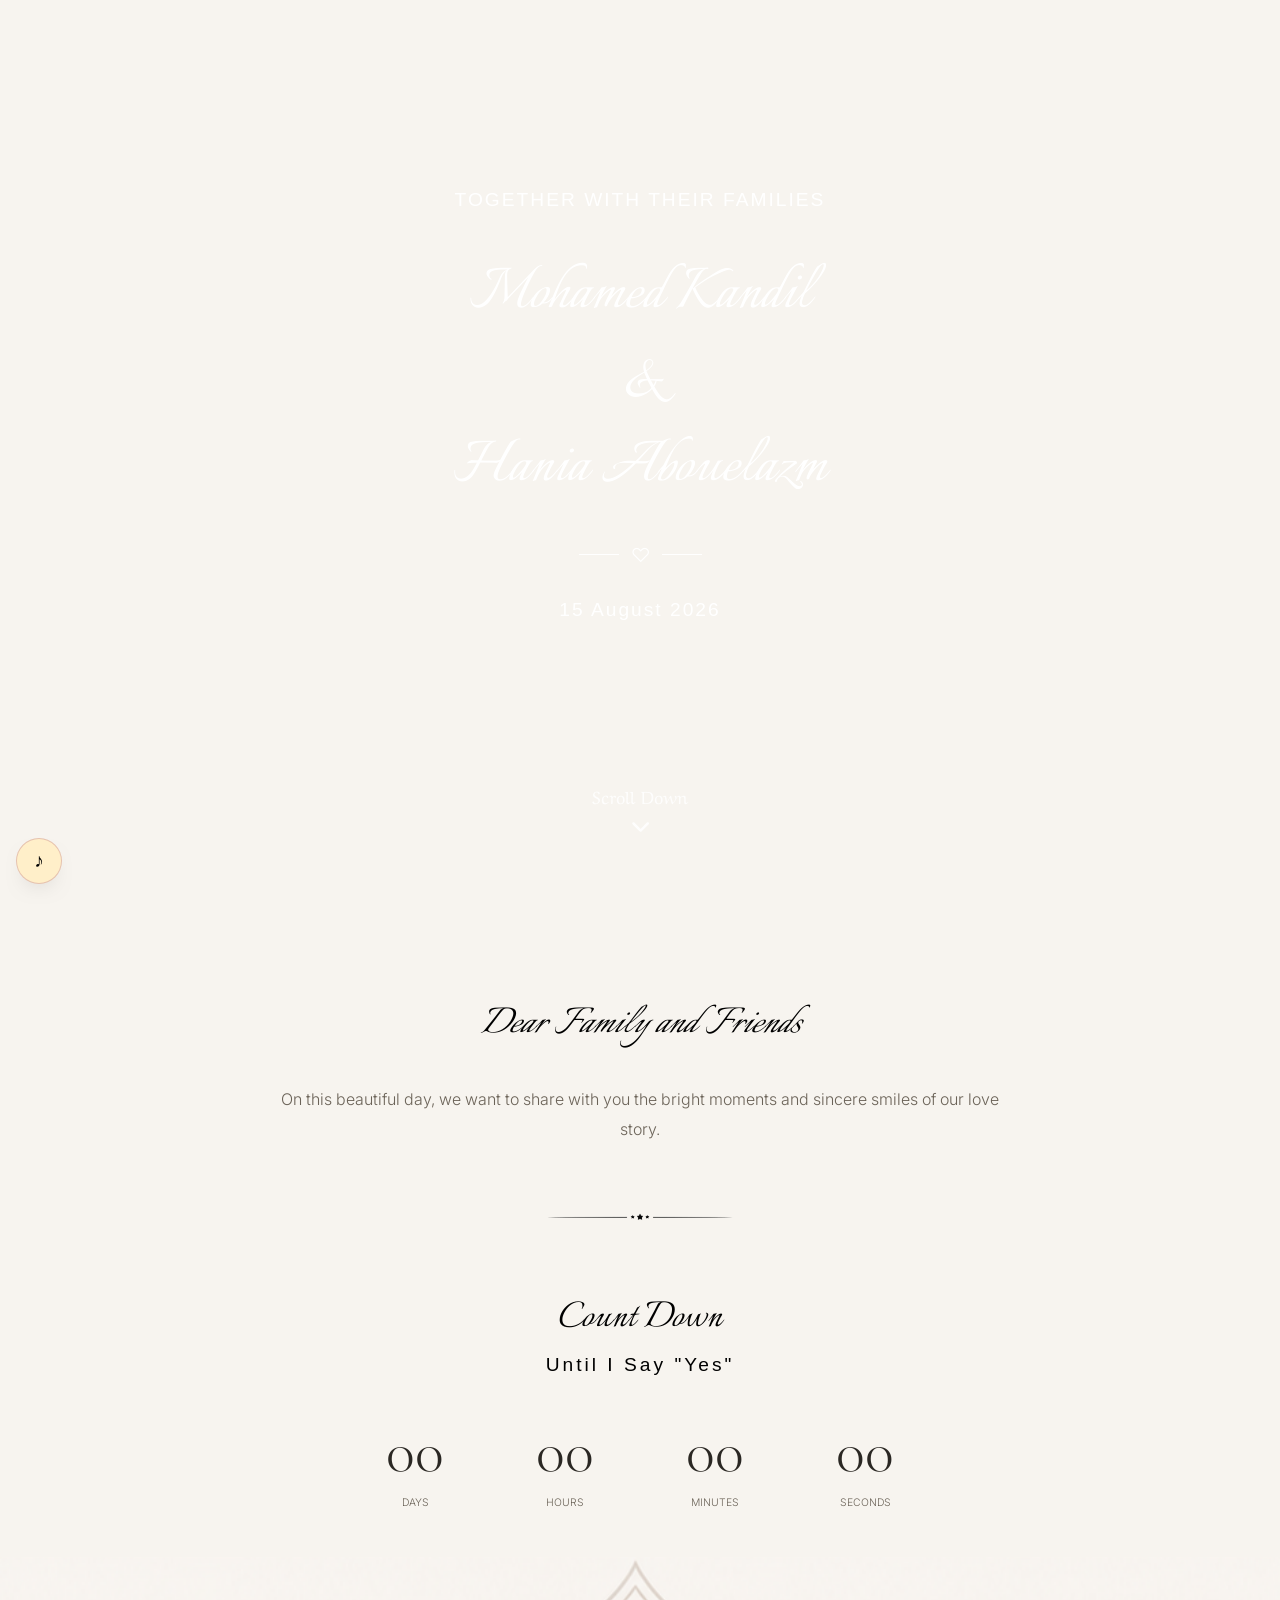
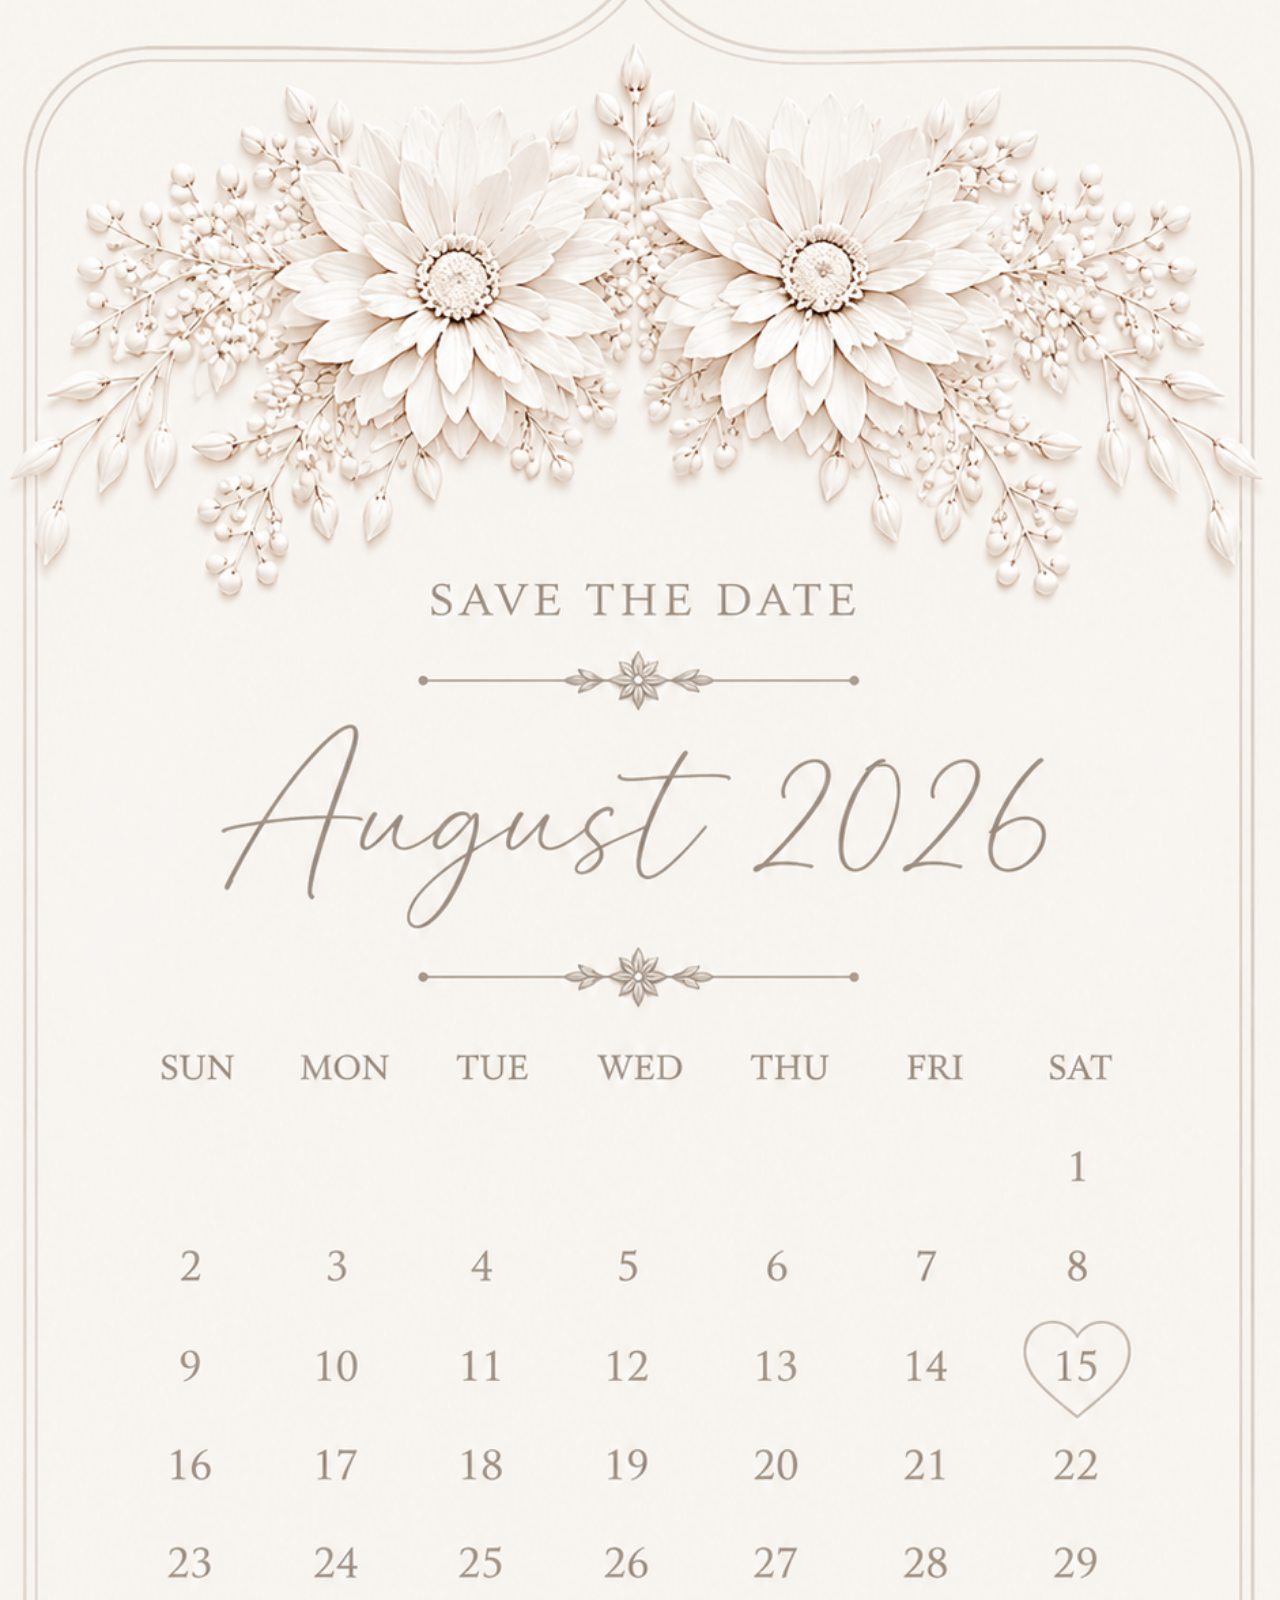
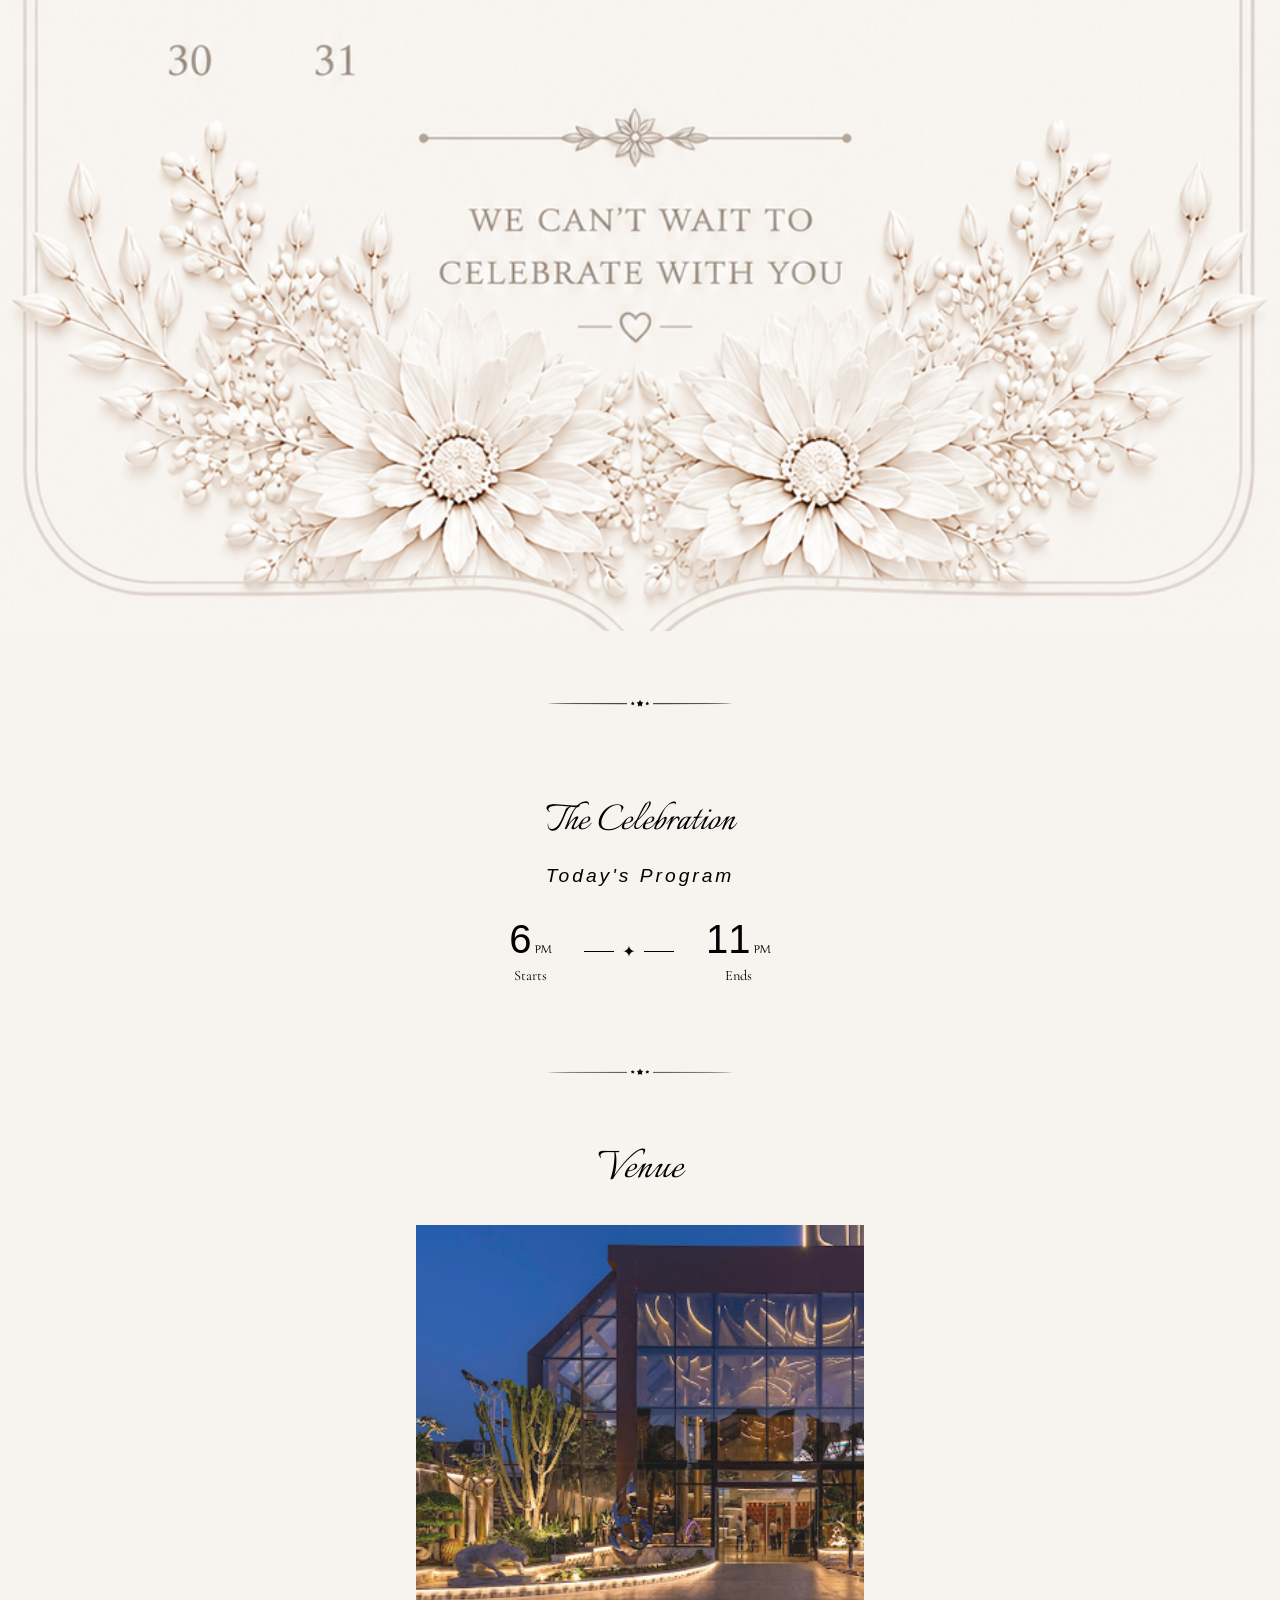
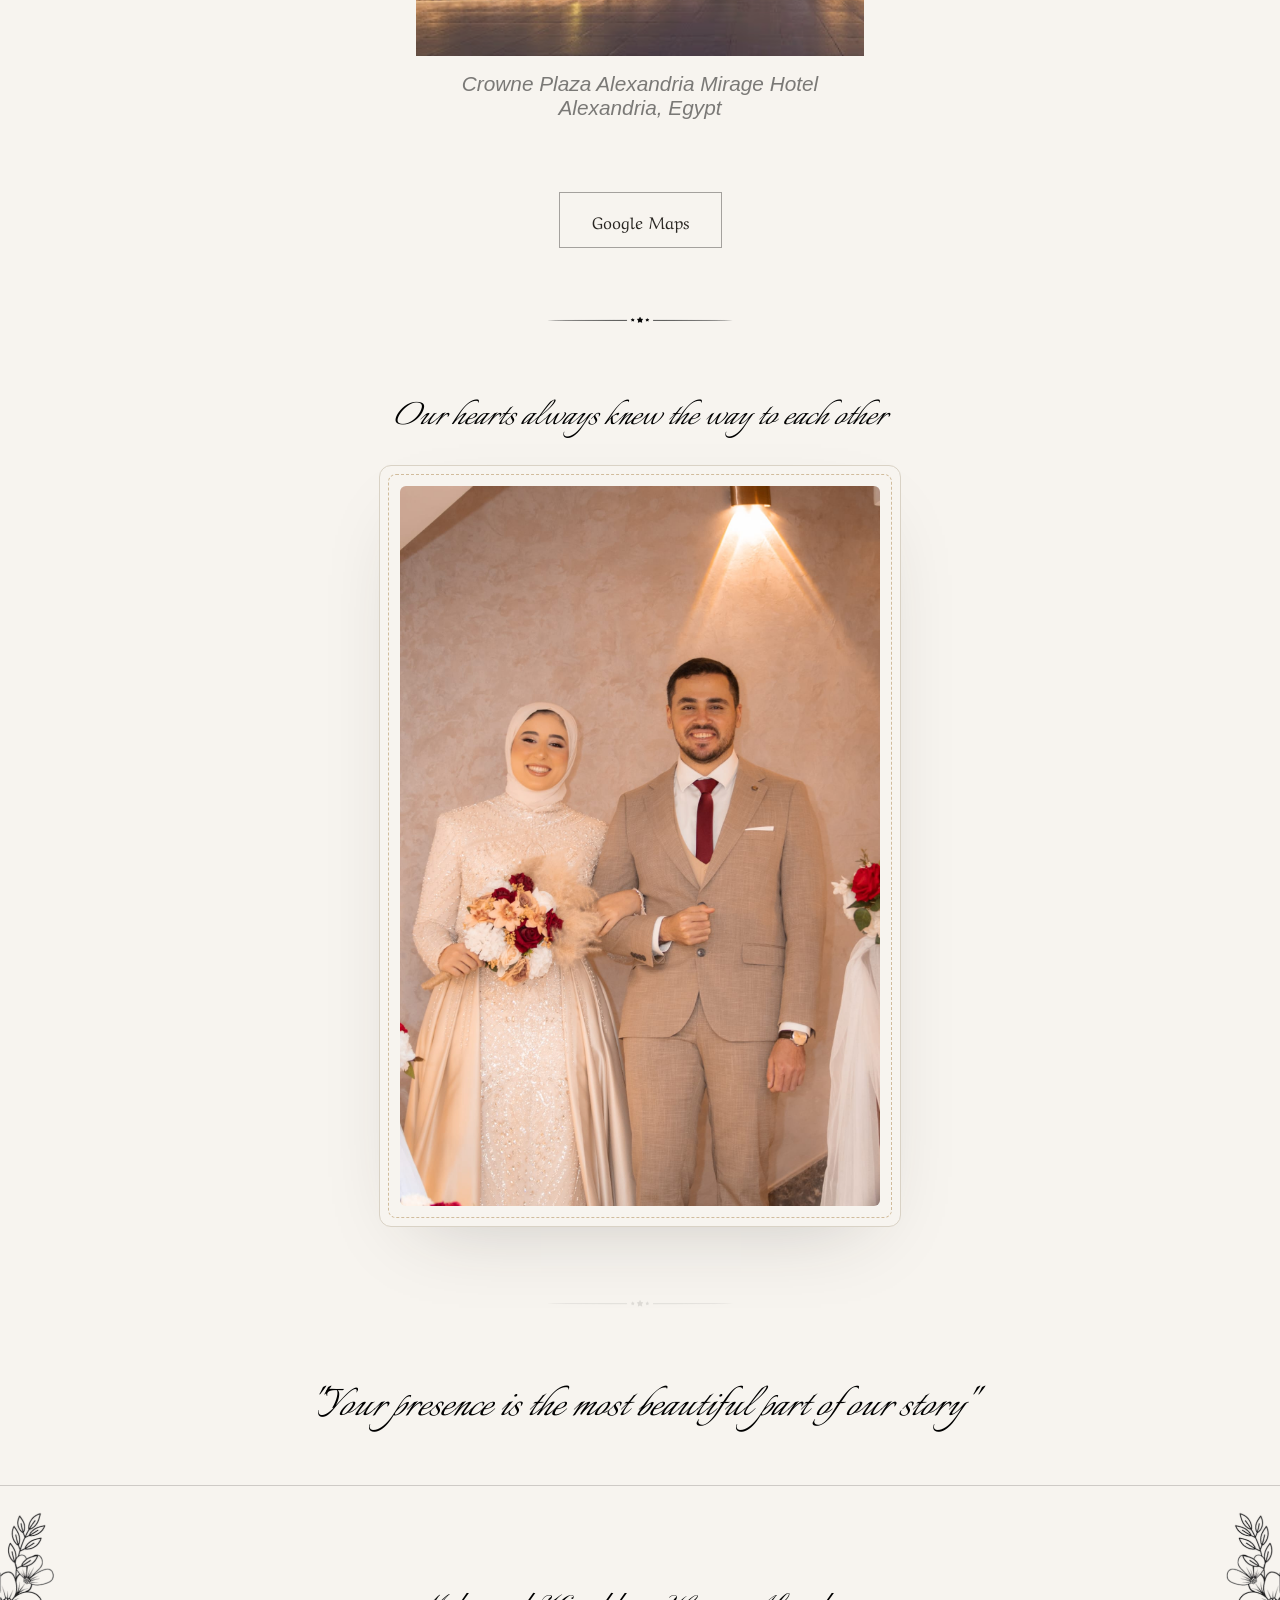
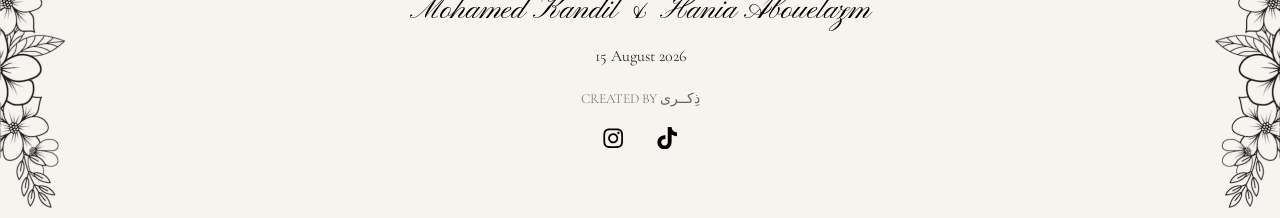
==== zeekraa.com/demos/Mohamed-Hania/index.html @ 7061f388 "Add files via upload" ====
<!doctype html>
<html lang="en">

<head>
  <meta charset="utf-8" />
  <meta name="viewport" content="width=device-width,initial-scale=1" />
  <title>Mohamed Kan & Hania — August 15, 2026</title>

  <!-- Open Graph / Social Media Meta Tags -->
  <meta property="og:title" content="Mohamed & Hania — August 15, 2026" />
  <meta property="og:description"
    content="Mohamed & Hania's Wedding Invitation ... A night to be remembered for a lifetime" />
  <meta property="og:image" itemprop="image" content="https://zeekraa.com/demos/Malek-Fayrozz/assets/preview.jpg" />
  <meta property="og:image:type" content="image/jpeg" />
  <meta property="og:image:width" content="1200" />
  <meta property="og:image:height" content="630" />
  <meta property="og:url" content="https://zeekraa.com/demos/Malek-Fayrozz/" />
  <meta property="og:type" content="website" />
  <meta property="og:image:secure_url" content="https://zeekraa.com/demos/Malek-Fayrozz/assets/preview.jpg" />

  <!-- Twitter Card -->
  <meta name="twitter:card" content="summary_large_image" />
  <meta name="twitter:title" content="Mohamed Kandil & Hania Abouelazm — August 15, 2026" />
  <meta name="twitter:description"
    content="Mohamed & Hania's Wedding Invitation ... A night to be remembered for a lifetime" />
  <meta name="twitter:image" content="https://zeekraa.com/demos/Malek-Fayrozz/assets/preview.jpg" />


  <link rel="preconnect" href="https://fonts.googleapis.com">
  <link rel="preconnect" href="https://fonts.gstatic.com" crossorigin>
  <link
    href="https://fonts.googleapis.com/css2?family=Anek+Armenian:wght@400;700&family=Aref+Ruqaa:wght@400;700&family=Cormorant+Garamond:ital,wght@0,300;0,400;0,500;1,300;1,400&family=Inter:wght@300;400;500&family=Italiano&family=Lateef:wght@400;700&family=Pinyon+Script&display=swap"
    rel="stylesheet">
  <link rel="stylesheet" href="https://cdnjs.cloudflare.com/ajax/libs/font-awesome/6.5.1/css/all.min.css" />
  <link rel="stylesheet" href="styles.css" />
</head>

<body>
  <!-- PRELOADER -->
  <div id="preloader" class="preloader">
    <video id="preloader-video" src="assets/preloader.mp4#t=0.001" muted playsinline preload="auto"></video>
    <div class="preloader-overlay"></div>
    <div id="preloader-text" class="preloader-text">
      <p dir="ltr" lang="en" class="en"
        style="font-size: 1.5rem; color: #000000; font-family: 'ItaliannoLocal', cursive; font-size: 2.4rem;">Click the
        door to open</p>
    </div>
  </div>

  <main>
    <!-- HERO -->
    <section class="hero-video-section">
      <video autoplay loop muted playsinline class="hero-video-bg">
        <source src="assets/1234.mp4" type="video/mp4" />
      </video>
      <div class="hero-video-overlay"></div>

      <div class="hero-video-content" dir="ltr" lang="en">
        <p
          style="text-transform: uppercase; font-family: 'Anek Armenian', sans-serif; font-size: 1.2rem; letter-spacing: 2px; margin-bottom: 1rem; color: #fff;">
          TOGETHER WITH THEIR FAMILIES</p>

        <h1 class="hero-couple-names"
          style="font-family: 'ItaliannoLocal', cursive; font-size: 4.5rem; margin: 1rem 0; color: #fff; font-weight: 400;">
          Mohamed Kandil </br> & </br> Hania Abouelazm</h1>

        <div class="hero-heart-divider">
          <span class="line"></span>
          <span class="heart-icon">♡</span>
          <span class="line"></span>
        </div>

        <p class="hero-date-text"
          style="font-family: 'Anek Armenian', sans-serif; font-size: 1.2rem; letter-spacing: 2px; margin-top: 1rem; color: #fff;">
          15 August 2026</p>
      </div>

      <div class="scroll-down">
        <span class="scroll-text">Scroll Down</span>
        <i class="fa-solid fa-chevron-down scroll-arrow"></i>
      </div>
    </section>


    <!-- DECORATION 1
    <section class="fade-up center" dir="rtl" lang="ar" style="padding: 0;">
      <img src="assets/decoration1.jpg" alt="Decoration" style="width: 100%; display: block; object-fit: cover;" />
    </section> -->



    <!-- WELCOME -->
    <section class="fade-up narrow center" dir="ltr" lang="en" style="margin-top: 6rem;">
      <h2 class="italic"
        style="font-family: 'ItaliannoLocal', cursive; font-size: 2.8rem; color: #000; font-weight: 400; margin-bottom: 1rem;">
        Dear Family and Friends</h2>
      <p class="body">
        On this beautiful day, we want to share with you the bright moments and sincere smiles of our love story.
      </p>
    </section>

    <img src="assets/divider.jpg" class="image-divider"
      style="display: block; margin: 4rem auto; max-width: 200px; width: 100%; height: auto;" alt="divider" />

    <!-- COUNTDOWN -->
    <section class="fade-up countdown">
      <p dir="ltr" lang="en" class="label"
        style="font-family: 'ItaliannoLocal', cursive; font-size: 2.8rem; color: #000; font-weight: 400; margin-bottom: 0.5rem;">
        Count Down</p>
      <p dir="ltr" lang="en"
        style="font-family: 'Anek Armenian', sans-serif; font-size: 1.2rem; color: #000; margin-bottom: 2rem; letter-spacing: 3px;">
        Until I Say "Yes"</p>
      <div class="countdown-grid">
        <div><span id="cd-days">00</span><em>Days</em></div>
        <div><span id="cd-hours">00</span><em>Hours</em></div>
        <div><span id="cd-min">00</span><em>Minutes</em></div>
        <div><span id="cd-sec">00</span><em>Seconds</em></div>
      </div>
    </section>


    <section style="margin-top: 3rem; margin-bottom: 4rem; padding: 0; width: 100%;">
      <img src="assets/ChatGPT%20Image%20May%2026,%202026,%2003_13_19%20AM.png" alt="Wedding Couple"
        style="width: 100%; height: auto; display: block; object-fit: cover;" />
    </section>

    <img src="assets/divider.jpg" class="image-divider"
      style="display: block; margin: 4rem auto; max-width: 200px; width: 100%; height: auto;" alt="divider" />

    <!-- PROGRAM -->
    <section class="fade-up center time-section" dir="ltr" lang="en" style="position: relative;">
      <div style="position: relative; z-index: 1;">
        <p class="label"
          style="font-family: 'ItaliannoLocal', cursive; font-size: 2.8rem; color: #000; font-weight: 400; margin-bottom: 0.5rem;"">The Celebration</p>
        <h2 class=" italic"
          style="font-family: 'Anek Armenian', sans-serif; font-size: 1.2rem; color: #000; margin-bottom: 2rem; letter-spacing: 3px;">
          Today's Program</h2>

        <div class="time-container">
          <!-- Starts -->
          <div class="time-block">
            <div class="time-value"
              style="font-family: 'Anek Armenian', sans-serif; color: #000; align-items: flex-end; gap: 0.2rem; font-size: 2.5rem; font-weight: 400;">
              6 <span class="am-pm" style="font-size: 0.7rem; margin-bottom: 0.35rem; font-weight: 400;">PM</span></div>
            <div class="time-label label">Starts</div>
          </div>

          <!-- Separator -->
          <div class="time-separator">
            <span class="line"></span>
            <span class="star">✦</span>
            <span class="line"></span>
          </div>

          <!-- Ends -->
          <div class="time-block">
            <div class="time-value"
              style="font-family: 'Anek Armenian', sans-serif; color: #000; align-items: flex-end; gap: 0.2rem; font-size: 2.5rem; font-weight: 400;">
              11 <span class="am-pm" style="font-size: 0.7rem; margin-bottom: 0.35rem; font-weight: 400;">PM</span>
            </div>
            <div class="time-label label">Ends</div>
          </div>
        </div>
      </div>
    </section>

    <img src="assets/divider.jpg" class="image-divider"
      style="display: block; margin: 4rem auto; max-width: 200px; width: 100%; height: auto;" alt="divider" />


    <!-- VENUE -->
    <section class="fade-up center venue" dir="ltr" lang="en">
      <p class="label"
        style="font-family: 'ItaliannoLocal', cursive; font-size: 3rem; color: #000; font-weight: 400; line-height: 1;"">Venue</p>
        <img src=" assets/mirage.png" alt="Illustration of the venue" class="venue-img" />
      <h2 class=" italic"
        style="font-family: 'Anek Armenian', sans-serif; font-size: 1.3rem; color: #00000081; margin-bottom: 2rem;">
        Crowne Plaza Alexandria Mirage Hotel </br>Alexandria, Egypt </h2>
      <a href="https://maps.app.goo.gl/VtdjvZHfirFLxReF9" target="_blank" rel="noreferrer"
        class="btn-outline dark">Google Maps</a>
    </section>

    <img src="assets/divider.jpg" class="image-divider"
      style="display: block; margin: 4rem auto; max-width: 200px; width: 100%; height: auto;" alt="divider" />

    <!-- FEATURED PHOTO -->
    <section class="fade-up center featured-photo-section" dir="ltr" lang="en">
      <h3 class="italic"
        style="font-family: 'ItaliannoLocal', cursive; font-size: 2.5rem; color: #000; font-weight: 400; margin-bottom: 1.5rem; line-height: 1.2;">
        Our hearts always knew the way to each other</h3>
      <div class="featured-photo-frame">
        <img src="assets/12345.png" alt="Children Photo" />
      </div>
    </section>

    <img src="assets/divider.jpg" class="image-divider"
      style="display: block; margin: 4rem auto; max-width: 200px; width: 100%; height: auto; opacity: 0.1;"
      alt="divider" />


    <!-- CLOSING MESSAGE -->
    <section class="fade-up narrow center" dir="ltr" lang="en" style="padding-bottom: 3rem;">
      <h2 class="italic"
        style="font-family: 'ItaliannoLocal', cursive; font-size: 3rem; color: #000; font-weight: 400; margin-top: 1rem;">
        "Your presence is the most beautiful part of our story"</h2>
    </section>

    <div
      style="width: 100%; height: 1px; margin-bottom: 1.5rem; margin-top: 2 rem; background-color: rgba(42, 39, 35, 0.2);">
    </div>

    <footer class="fade-up center foot" style="position: relative; overflow: hidden; padding-top: 3rem;">
      <img src="assets/corner2.jpg" alt=""
        style="position: absolute; top: 0; right: 0; height: 100%; object-fit: contain; z-index: 0;" />
      <img src="assets/corner2.jpg" alt=""
        style="position: absolute; top: 0; left: 0; height: 100%; object-fit: contain; z-index: 0; transform: scaleX(-1);" />

      <div style="position: relative; z-index: 1;">
        <p dir="ltr" lang="en" class="script big"
          style="font-family: 'Pinyon Script', cursive; font-size: 2rem; color: #000; margin-bottom: 1rem;">Mohamed Kandil &
          Hania Abouelazm</p>
        <p dir="ltr" lang="en" class="label" style="font-size: 1rem;">15 August 2026</p>

        <div class="branding">
          <p>Created by ذِكــرى</p>
          <div class="social-links">
            <a href="https://www.instagram.com/_zeekraa/" target="_blank" rel="noopener noreferrer">
              <svg viewBox="0 0 448 512" fill="currentColor" width="1em" height="1em">
                <path
                  d="M224.1 141c-63.6 0-114.9 51.3-114.9 114.9s51.3 114.9 114.9 114.9S339 319.5 339 255.9 287.7 141 224.1 141zm0 189.6c-41.1 0-74.7-33.5-74.7-74.7s33.5-74.7 74.7-74.7 74.7 33.5 74.7 74.7-33.6 74.7-74.7 74.7zm146.4-194.3c0 14.9-12 26.8-26.8 26.8-14.9 0-26.8-12-26.8-26.8s12-26.8 26.8-26.8 26.8 12 26.8 26.8zm76.1 27.2c-1.7-35.9-9.9-67.7-36.2-93.9-26.2-26.2-58-34.4-93.9-36.2-37-2.1-147.9-2.1-184.9 0-35.8 1.7-67.6 9.9-93.9 36.1s-34.4 58-36.2 93.9c-2.1 37-2.1 147.9 0 184.9 1.7 35.9 9.9 67.7 36.2 93.9s58 34.4 93.9 36.2c37 2.1 147.9 2.1 184.9 0 35.9-1.7 67.7-9.9 93.9-36.2 26.2-26.2 34.4-58 36.2-93.9 2.1-37 2.1-147.8 0-184.8zM398.8 388c-7.8 19.6-22.9 34.7-42.6 42.6-29.5 11.7-99.5 9-132.1 9s-102.7 2.6-132.1-9c-19.6-7.8-34.7-22.9-42.6-42.6-11.7-29.5-9-99.5-9-132.1s-2.6-102.7 9-132.1c7.8-19.6 22.9-34.7 42.6-42.6 29.5-11.7 99.5-9 132.1-9s102.7-2.6 132.1 9c19.6 7.8 34.7 22.9 42.6 42.6 11.7 29.5 9 99.5 9 132.1s2.7 102.7-9 132.1z" />
              </svg>
            </a>
            <a href="https://www.tiktok.com/@_zeekraa" target="_blank" rel="noopener noreferrer">
              <svg viewBox="0 0 448 512" fill="currentColor" width="1em" height="1em">
                <path
                  d="M448 209.9a210.1 210.1 0 0 1 -122.8-39.3V349.4A162.6 162.6 0 1 1 185 188.3V278.2a74.6 74.6 0 1 0 52.2 71.2V0l88 0a121.2 121.2 0 0 0 1.9 22.2h0A122.2 122.2 0 0 0 381 102.4a121.4 121.4 0 0 0 67 20.1z" />
              </svg>
            </a>
          </div>
        </div>
      </div>
    </footer>
  </main>

  <audio id="bg-music" preload="auto" loop>
    <source src="assets/JVKE - golden hour (instrumental).mp3"
      type="audio/mpeg" />
  </audio>

  <button id="music-toggle" class="music-toggle" type="button" aria-label="Play Music"
    title="Play/Pause Music">♪</button>

  <script src="script.js"></script>
</body>

</html>
---- zeekraa.com/demos/Mohamed-Hania/styles.css ----
@font-face {
  font-family: 'ItaliannoLocal';
  src: url('assets/italianno/Italianno-Regular.ttf') format('truetype');
  font-weight: normal;
  font-style: normal;
}

:root {
  --bg: #f7f4ef;
  --fg: #2a2723;
  --muted: #6b6358;
  --accent: #b89866;
  --border: #d9d2c5;
  --shadow-soft: 0 30px 80px -40px rgba(42, 39, 35, .25);
  --serif: 'Cormorant Garamond', Georgia, serif;
  --sans: 'Inter', system-ui, sans-serif;
  --script: 'Pinyon Script', cursive;
  --arabic: 'Aref Ruqaa', 'Amiri', serif;
  --arabic-calligraphy: 'Aref Ruqaa', 'Amiri', serif;
}

* {
  box-sizing: border-box;
  margin: 0;
  padding: 0
}

html,
body {
  background: var(--bg);
  color: var(--fg);
  font-family: var(--sans);
  font-weight: 300;
  -webkit-font-smoothing: antialiased
}

:where(h1, h2, h3, h4, h5, h6, p, span, em, small, li, div, button, label, legend) {
  color: inherit
}

:lang(ar),
[lang="ar"],
[dir="rtl"] {
  font-family: var(--arabic);

}

img {
  display: block;
  max-width: 100%
}

h1,
h2,
h3 {
  font-family: var(--serif);
  font-weight: 400
}

a,
a:visited,
a:hover,
a:active,
a:focus {
  color: inherit;
  text-decoration: none
}

/* Preloader */
.preloader {
  position: fixed;
  inset: 0;
  z-index: 100;
  background: var(--bg);
  cursor: pointer;
  transition: opacity .7s ease
}

.preloader.closing {
  opacity: 0;
  pointer-events: none
}

.preloader video {
  position: absolute;
  inset: 0;
  width: 100%;
  height: 100%;
  object-fit: cover;
  z-index: 1
}

.preloader-overlay {
  position: absolute;
  inset: 0;
  background: rgba(247, 244, 239, .1);
  z-index: 3
}

.preloader-text {
  position: absolute;
  left: 0;
  right: 0;
  bottom: 10vh;
  display: flex;
  flex-direction: column;
  align-items: center;
  gap: .75rem;
  text-align: center;
  padding: 0 1.5rem;
  transition: opacity .5s ease;
  pointer-events: none;
  z-index: 4
}

.preloader.started .preloader-text {
  opacity: 0
}

.preloader-text .ar {
  font-family: var(--serif);
  font-size: 1.75rem;
  color: var(--fg);
  animation: softBob 2.4s ease-in-out infinite
}

.preloader-text .en {
  font-family: var(--arabic);
  font-size: 1.1rem;
  text-transform: none;
  color: rgba(42, 39, 35, .9);
  animation: softBob 2.4s ease-in-out infinite
}

@media(min-width:640px) {
  .preloader-text .ar {
    font-size: 2rem
  }
}

@keyframes softBob {

  0%,
  100% {
    transform: translateY(0);
    opacity: .85
  }

  50% {
    transform: translateY(-6px);
    opacity: 1
  }
}

/* Common */
.label {
  font-family: var(--serif);
  font-size: 1.35rem;
  text-transform: none;
  color: var(--fg);
  font-weight: 400
}

.italic {
  font-style: italic;
  font-size: 2rem;
  margin-top: 1rem
}

@media(min-width:640px) {
  .italic {
    font-size: 2.5rem
  }
}

.body {
  font-size: 1rem;
  line-height: 1.9;
  color: var(--muted);
  margin-top: 2rem
}

.body.small {
  font-size: .875rem
}

.script {
  font-family: var(--script);
  color: var(--accent);
  font-size: 1.875rem;
  margin-top: 2rem
}

.script.big {
  font-size: 2.5rem
}

@media(min-width:640px) {
  .script {
    font-size: 2.25rem
  }

  .script.big {
    font-size: 3rem
  }
}

.center {
  text-align: center
}

.narrow {
  max-width: 48rem;
  margin: 0 auto;
  padding: 0 1.5rem
}

section {
  padding: 0 1.5rem
}

/* Floral divider */
.divider {
  display: flex;
  justify-content: center;
  width: 88%;
  max-width: 640px;
  margin: 1.5rem auto;
  height: 1px;
  background: linear-gradient(90deg, rgba(42, 39, 35, 0), rgba(42, 39, 35, .4), rgba(42, 39, 35, 0));
  position: relative
}

.divider::before,
.divider::after {
  content: "";
  position: absolute;
  top: 50%;
  width: 6px;
  height: 6px;
  border: 1px solid rgba(42, 39, 35, .5);
  transform: translateY(-50%) rotate(45deg)
}

.divider::before {
  left: 48%
}

.divider::after {
  right: 48%
}

.section-divider {
  margin: 5rem auto;
  animation: floatSoft 7s ease-in-out infinite
}

@keyframes floatSoft {

  0%,
  100% {
    transform: translateY(0)
  }

  50% {
    transform: translateY(-6px)
  }
}

/* Hero */
.hero {
  position: relative;
  isolation: isolate;
  min-height: 100svh;
  display: flex;
  align-items: center;
  justify-content: center;
  overflow: hidden;
  padding: 0 1rem;
  text-align: center
}

.hero-bg {
  position: absolute;
  inset: 0;
  z-index: 0;
  background: #ece8e2
}

.hero-bg img {
  width: 100%;
  height: 100%;
  object-fit: cover;
  object-position: center
}

.hero-veil {
  position: absolute;
  inset: 0;
  background: linear-gradient(to bottom, rgba(247, 244, 239, .22), rgba(247, 244, 239, .08), rgba(247, 244, 239, .18))
}

.ken-burns {
  animation: none
}

.hero-content {
  position: relative;
  z-index: 1;
  max-width: 24rem;
  width: 100%;
  margin: 0 auto;
  animation: fadeIn 1.1s ease-out both;
  display: flex;
  flex-direction: column;
  align-items: center;
  justify-content: center;
  transform: translateY(-14vh);
  padding-bottom: 110px
}

@keyframes fadeIn {
  from {
    opacity: 0
  }

  to {
    opacity: 1
  }
}

.hero-topline {
  font-size: 2rem;
  color: var(--fg);
  margin-bottom: .4rem
}

.hero-event {
  font-family: var(--serif);
  font-size: 2rem;
  color: var(--fg)
}

.couple {
  font-weight: 700;
  font-size: 4.1rem;
  line-height: 1.1;
  margin: .2rem 0 0;
  color: #211d19;
  text-shadow: 0 1px 0 rgba(255, 255, 255, .65)
}

@media(min-width:640px) {
  .couple {
    font-size: 4.8rem
  }
}

@media(min-width:1024px) {
  .couple {
    font-size: 5.5rem
  }
}

.couple .amp {
  font-family: var(--script);
  color: #2a2723;
  font-weight: 400;
  margin: .05em 0;
  font-size: .62em;
  line-height: 1
}

.hero-blessing {
  font-size: 2rem;
  color: var(--fg);
  margin-top: .4rem
}

.hero-translation {
  font-family: var(--serif);
  font-style: italic;
  font-weight: 400;
  font-size: 1.25rem;
  color: var(--muted);
  margin-top: .4rem
}

.hero-date {
  font-size: 1.45rem;
  color: #211d19;
  margin-top: 1.05rem;
}

.btn-outline {
  display: inline-block;
  margin-top: 2.5rem;
  border: 1px solid rgba(42, 39, 35, .4);
  background: rgba(247, 244, 239, .4);
  padding: .85rem 2rem;
  font-size: .72rem;
  text-transform: uppercase;
  backdrop-filter: blur(4px);
  transition: all .3s ease;
  cursor: pointer
}

.btn-outline:hover {
  border-color: var(--fg);
  background: var(--fg);
  color: var(--bg)
}

.btn-outline.dark {
  font-family: var(--arabic);
  font-size: 1.05rem;
  text-transform: none;
  background: transparent;
  backdrop-filter: none
}

.scroll-down {
  position: absolute;
  bottom: 4rem;
  left: 50%;
  transform: translateX(-50%);
  display: flex;
  flex-direction: column;
  align-items: center;
  gap: .5rem;
  z-index: 10;
  color: #fff;
  opacity: .9;
  animation: bounceSoft 2s infinite
}

.scroll-text {
  font-family: var(--arabic);
  font-size: 1.1rem
}

.scroll-arrow {
  font-size: 1.2rem;
  font-family: "Font Awesome 6 Free" !important;
  font-weight: 900;
}

@keyframes bounceSoft {

  0%,
  20%,
  50%,
  80%,
  100% {
    transform: translateY(0) translateX(-50%)
  }

  40% {
    transform: translateY(-10px) translateX(-50%)
  }

  60% {
    transform: translateY(-5px) translateX(-50%)
  }
}

/* Hero Video Section */
.hero-video-section {
  position: relative;
  min-height: 100svh;
  display: flex;
  align-items: center;
  justify-content: center;
  overflow: hidden;
  padding: 4rem 1.5rem;
  text-align: center;
  color: #4a4238;
}

.hero-video-bg {
  position: absolute;
  inset: 0;
  width: 100%;
  height: 100%;
  object-fit: cover;
  z-index: 0;
}

.hero-video-overlay {
  position: absolute;
  inset: 0;
  background: transparent;
  z-index: 1;
}

.hero-video-content {
  position: relative;
  z-index: 2;
  display: flex;
  flex-direction: column;
  align-items: center;
  gap: 0.5rem;
  max-width: 32rem;
  width: 100%;
  margin-top: -10vh;
}

.hero-bismillah {
  font-family: var(--arabic);
  font-size: 1.5rem;
  color: #5c5346;
  margin-bottom: 0.5rem;
}

.hero-couple-names {
  font-size: 5rem;
  line-height: 1.2;
  margin: 1rem 0;
  color: #fff !important;
}

.hero-heart-divider {
  display: flex;
  align-items: center;
  gap: 0.75rem;
  margin: 0.5rem 0;
  color: #fff;
}

.hero-heart-divider .line {
  width: 40px;
  height: 1px;
  background-color: #fff;
}

.hero-heart-divider .heart-icon {
  font-size: 1.2rem;
}

.hero-blessing-container {
  display: flex;
  align-items: center;
  gap: 0.5rem;
  margin-top: 0.5rem;
}

.hero-blessing-text {
  font-family: var(--arabic);
  font-size: 1.8rem;
  color: #fff;
}

.hero-date-text {
  font-family: var(--serif);
  font-size: 1.8rem;
  color: #fff;
  margin-top: 0.5rem;

}

.hero-bottom-text {
  margin-top: 1.5rem;
  text-align: center;
}

.hero-bottom-text p {
  font-family: var(--arabic);
  font-size: 1.4rem;
  line-height: 1.8;
  color: #fff;
}

.hero-bottom-text .heart-icon-small {
  display: inline-block;
  margin-right: 0.3rem;
  color: #fff;
  text-shadow: 0 0 2px rgba(0, 0, 0, 0.2);
}

.hero-text-divider {
  display: flex;
  align-items: center;
  justify-content: center;
  gap: 0.75rem;
  margin: 1.25rem auto;
  color: #fff;
}

.hero-text-divider .line {
  width: 70px;
  height: 1.5px;
}

.hero-text-divider .line.left {
  background: linear-gradient(to right, rgba(255, 255, 255, 0), #fff);
}

.hero-text-divider .line.right {
  background: linear-gradient(to left, rgba(255, 255, 255, 0), #fff);
}

.hero-text-divider .icon {
  font-size: 0.9rem;
}

/* Countdown */
.countdown {
  text-align: center
}

.countdown-grid {
  display: grid;
  grid-template-columns: repeat(4, 1fr);
  gap: .75rem;
  max-width: 36rem;
  margin: 2.5rem auto 0;
  direction: ltr
}

@media(min-width:640px) {
  .countdown-grid {
    gap: 1.5rem
  }
}

.countdown-grid>div {
  display: flex;
  flex-direction: column;
  align-items: center
}

.countdown-grid span {
  font-family: var(--serif);
  font-size: 2.5rem
}

@media(min-width:640px) {
  .countdown-grid span {
    font-size: 3rem
  }
}

@media(min-width:768px) {
  .countdown-grid span {
    font-size: 3.75rem
  }
}

.countdown-grid em {
  font-style: normal;
  margin-top: .5rem;
  font-size: .65rem;
  text-transform: uppercase;
  color: var(--muted)
}

/* Timeline */
.timeline-center {
  position: relative;
  margin-top: 4rem;
  display: flex;
  flex-direction: column;
  gap: 3rem;
  align-items: center
}

.timeline-center::before {
  content: "";
  position: absolute;
  top: 0;
  bottom: 0;
  left: 50%;
  transform: translateX(-50%);
  width: 1px;
  background: linear-gradient(to bottom, rgba(184, 152, 102, 0), var(--accent), rgba(184, 152, 102, 0));
  opacity: 0.4
}

.t-item {
  position: relative;
  width: 100%;
  max-width: 28rem;
  text-align: center;
  padding: 2rem 0;
  display: flex;
  flex-direction: column;
  align-items: center
}

.t-bg-num {
  position: absolute;
  top: 50%;
  left: 50%;
  transform: translate(-50%, -50%);
  font-family: var(--serif);
  font-size: 8rem;
  color: var(--accent);
  opacity: 0.07;
  z-index: 0;
  line-height: 1;
  pointer-events: none
}

@media(min-width:640px) {
  .t-bg-num {
    font-size: 11rem
  }
}

.t-content {
  position: relative;
  z-index: 1;
  background: var(--bg);
  padding: 1rem 1.5rem;
  border-radius: 1rem
}

.t-time {
  font-family: var(--serif);
  font-size: 1.5rem;
  color: var(--accent);
  margin-bottom: 0.5rem;
  position: relative;
  display: inline-block
}

.t-time::after {
  content: "";
  position: absolute;
  bottom: -0.25rem;
  left: 50%;
  transform: translateX(-50%);
  width: 1.5rem;
  height: 1px;
  background: var(--accent);
  opacity: 0.5
}

@media(min-width:640px) {
  .t-time {
    font-size: 1.75rem
  }
}

.t-content h3 {
  font-family: var(--serif);
  font-size: 1.75rem;
  margin-top: 1rem;
  margin-bottom: 0.25rem;
  color: var(--fg)
}

.t-note {
  font-size: 1rem;
  color: var(--muted)
}

/* Venue */
.venue {
  max-width: 56rem;
  margin: 0 auto
}

.venue-img {
  margin: 2rem auto 1rem;
  max-width: 28rem;
  width: 100%;
  opacity: .9;
  mix-blend-mode: multiply
}

/* Gallery */
.gallery-wrap {
  max-width: 72rem;
  margin: 0 auto
}

.gallery {
  display: grid;
  grid-template-columns: repeat(2, 1fr);
  gap: .75rem;
  margin-top: 3rem
}

@media(min-width:640px) {
  .gallery {
    gap: 1.25rem
  }
}

@media(min-width:768px) {
  .gallery {
    grid-template-columns: repeat(4, 1fr)
  }

  .gallery .offset {
    transform: translateY(2rem)
  }
}

.gallery figure {
  overflow: hidden;
  box-shadow: var(--shadow-soft)
}

.gallery img {
  width: 100%;
  height: 100%;
  object-fit: cover;
  transition: transform 1.4s ease-out
}

.gallery figure:hover img {
  transform: scale(1.05)
}

/* RSVP */
.rsvp {
  max-width: 32rem;
  margin: 0 auto
}

.rsvp-form {
  margin-top: 2.5rem;
  display: flex;
  flex-direction: column;
  gap: 1.25rem;
  text-align: right
}

.rsvp-form label>span,
.rsvp-form legend {
  display: block;
  font-size: .65rem;
  text-transform: uppercase;
  color: var(--muted)
}

.rsvp-form input[type=text],
.rsvp-form input[type=email] {
  width: 100%;
  border: 0;
  border-bottom: 1px solid var(--border);
  background: transparent;
  padding: .5rem 0;
  margin-top: .5rem;
  font: inherit;
  color: var(--fg);
  outline: none;
  transition: border-color .2s
}

.rsvp-form input:focus {
  border-color: var(--fg)
}

.rsvp-form fieldset {
  border: 0;
  padding: 0
}

.radios {
  display: flex;
  gap: .75rem;
  margin-top: .75rem
}

.radio {
  flex: 1;
  display: flex;
  align-items: center;
  justify-content: center;
  border: 1px solid var(--border);
  padding: .85rem 1rem;
  font-size: .75rem;
  text-transform: uppercase;
  cursor: pointer;
  transition: border-color .2s
}

.radio:hover {
  border-color: var(--fg)
}

.radio input {
  position: absolute;
  opacity: 0;
  pointer-events: none
}

.radio input:checked+span {
  font-weight: 500
}

.btn-solid {
  margin-top: 1.5rem;
  width: 100%;
  border: 1px solid var(--fg);
  background: var(--fg);
  color: var(--bg);
  padding: 1rem 2rem;
  font-size: .72rem;
  text-transform: uppercase;
  cursor: pointer;
  transition: all .3s
}

.btn-solid:hover {
  background: transparent;
  color: var(--fg)
}

.hidden {
  display: none
}

/* Music toggle */
.music-toggle {
  position: fixed;
  left: 1rem;
  bottom: 1rem;
  width: 2.9rem;
  height: 2.9rem;
  border: 1px solid rgba(183, 110, 121, .35);
  border-radius: 999px;
  background: #ffefc9;
  color: #000000;
  display: flex;
  align-items: center;
  justify-content: center;
  font-size: 1.2rem;
  line-height: 1;
  cursor: pointer;
  z-index: 120;
  box-shadow: 0 10px 24px -16px rgba(0, 0, 0, .5);
  backdrop-filter: blur(2px);
}

.music-toggle.is-playing {
  background: #ffefc9;
  color: #000
}

/* Footer */
.foot {
  padding: 0 1.5rem 4rem
}

/* Reveal */
.fade-up {
  opacity: 0;
  transform: translateY(28px);
  transition: opacity 1.2s cubic-bezier(.2, .7, .2, 1), transform 1.2s cubic-bezier(.2, .7, .2, 1)
}

.fade-up.in-view {
  opacity: 1;
  transform: translateY(0)
}

/* Special Arabic calligraphy headings requested */
.cali-title {
  font-family: var(--arabic-calligraphy) !important;
  color: #000 !important;
  font-style: normal !important;
  font-weight: 400 !important;
}

.venue-subtitle {
  display: block;
  font-size: 0.55em;
  color: var(--muted);
  margin-top: 0.25rem;
  font-family: var(--serif);
}

/* Calendar Section */
.calendar-card {
  max-width: 320px;
  margin: 3rem auto;
  padding: 1.5rem 2rem;
  background: transparent;
  border: none;
  box-shadow: none;
  position: relative;
}

.calendar-grid {
  display: grid;
  grid-template-columns: repeat(7, 1fr);
  text-align: center;
}

.calendar-grid .day-name {
  font-size: 0.65rem;
  text-transform: uppercase;

  color: var(--muted);
  font-weight: 500;
  padding-bottom: 1.25rem;
}

.calendar-grid .day {
  font-family: var(--serif);
  font-size: 1.05rem;
  padding: 0.6rem 0;
  color: var(--fg);
  position: relative;
  display: flex;
  align-items: center;
  justify-content: center;
}

.calendar-grid .marked {
  color: #fff;
  font-weight: 700;
  z-index: 1;
}

.calendar-grid .marked::after {
  content: "";
  position: absolute;
  top: 50%;
  left: 50%;
  transform: translate(-50%, -50%);
  width: 34px;
  height: 34px;
  background-color: grey;
  border-radius: 50%;
  z-index: -1;
  animation: pulseCircle 2s ease-in-out infinite;
}

@keyframes pulseCircle {

  0%,
  100% {
    transform: translate(-50%, -50%) scale(1);
  }

  50% {
    transform: translate(-50%, -50%) scale(1.1);
  }
}

/* Time Section */
.time-section {
  padding: 1rem 1.5rem;
}

.time-container {
  display: flex;
  align-items: center;
  justify-content: center;
  gap: 0.5rem;
  max-width: 400px;
  margin: 0 auto;
}

.time-block {
  display: flex;
  flex-direction: column;
  align-items: center;
  gap: 0.5rem;
}

.time-value {
  font-size: 4rem;
  color: #000 !important;
  line-height: 1;
  display: flex;
  align-items: center;
  gap: 0.5rem;
}

.time-value .am-pm {
  font-size: 1.5rem;
  font-family: var(--arabic);
}

.time-label {
  font-size: 0.9rem;
  color: #000;

}

.time-separator {
  display: flex;
  align-items: center;
  justify-content: center;
  gap: 0.5rem;
  flex: 0.5;
  color: #000;
}

.time-separator .line {
  width: 30px;
  height: 0.5px;
  background-color: #000;
}

.time-separator .star {
  font-size: 1rem;
  color: #000;
}

/* Branding */
.branding {
  margin-top: 1.5rem;
  padding-top: 0;
  border-top: none;
}

.branding p {
  font-family: var(--serif);
  font-size: 0.85rem;
  text-transform: uppercase;

  color: var(--muted);
  margin-bottom: 1.25rem;
}

.social-links {
  display: flex;
  justify-content: center;
  gap: 2rem;
}

.social-links a {
  font-size: 1.4rem;
  color: #000;
  transition: all 0.3s ease;
}

.social-links a:hover {
  transform: translateY(-2px);
  color: var(--accent);
}

/* Falling Hearts */
.heart {
  position: fixed;
  top: -10vh;
  color: #947d69;
  user-select: none;
  pointer-events: none;
  z-index: 90;
  animation: fall linear forwards;
}

@keyframes fall {
  to {
    transform: translateY(110vh) rotate(360deg);
  }
}

/* Featured Photo Section */
.featured-photo-section {
  max-width: 48rem;
  margin: 0 auto;
  padding: 0 1.5rem;
}

.featured-photo-frame {
  position: relative;
  padding: 1.25rem;
  background: var(--bg);
  border: 1px solid var(--border);
  box-shadow: var(--shadow-soft);
  border-radius: 12px;
  margin: 0 auto;
  max-width: fit-content;
  display: inline-block;
}

.featured-photo-frame::before {
  content: "";
  position: absolute;
  top: 0.5rem;
  bottom: 0.5rem;
  left: 0.5rem;
  right: 0.5rem;
  border: 1px dashed var(--accent);
  pointer-events: none;
  z-index: 1;
  border-radius: 8px;
  opacity: 0.6;
}

.featured-photo-frame img {
  border-radius: 6px;
  width: 100%;
  height: auto;
  max-height: 80vh;
  object-fit: cover;
  display: block;
}
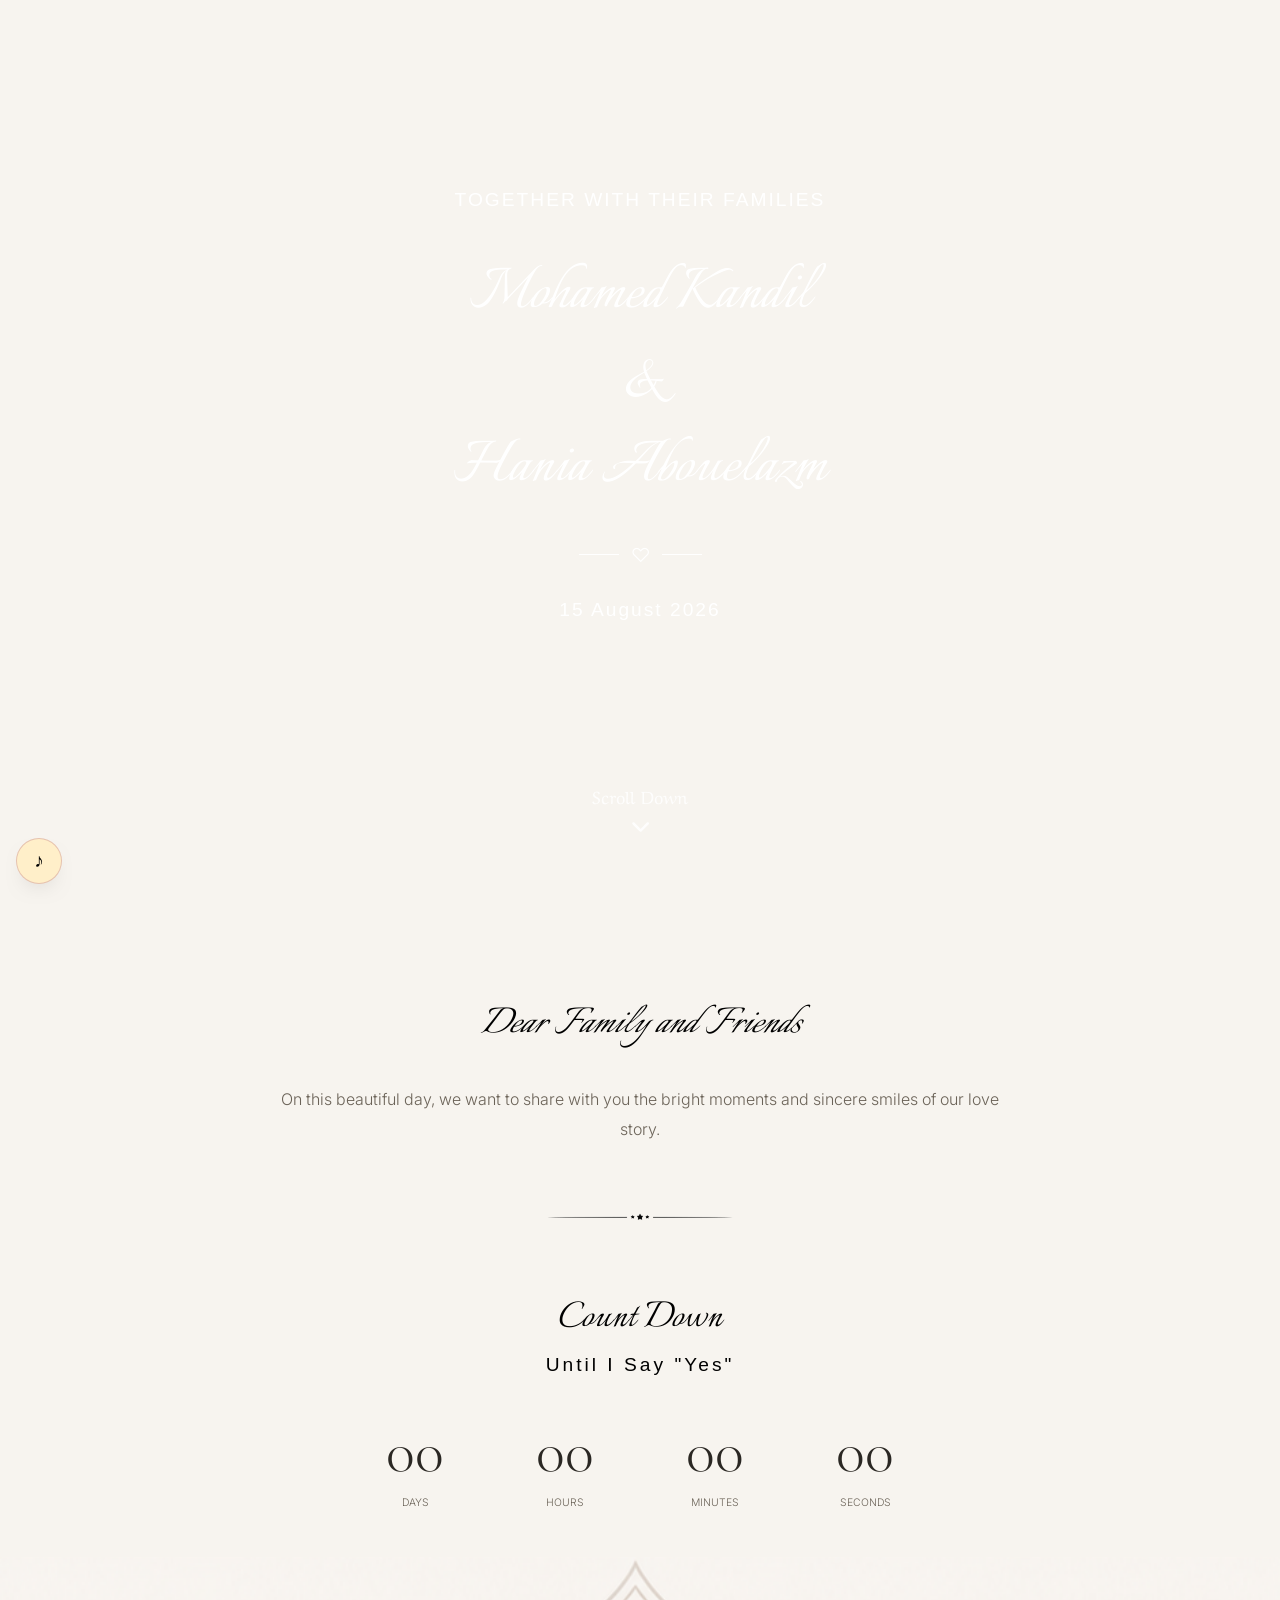
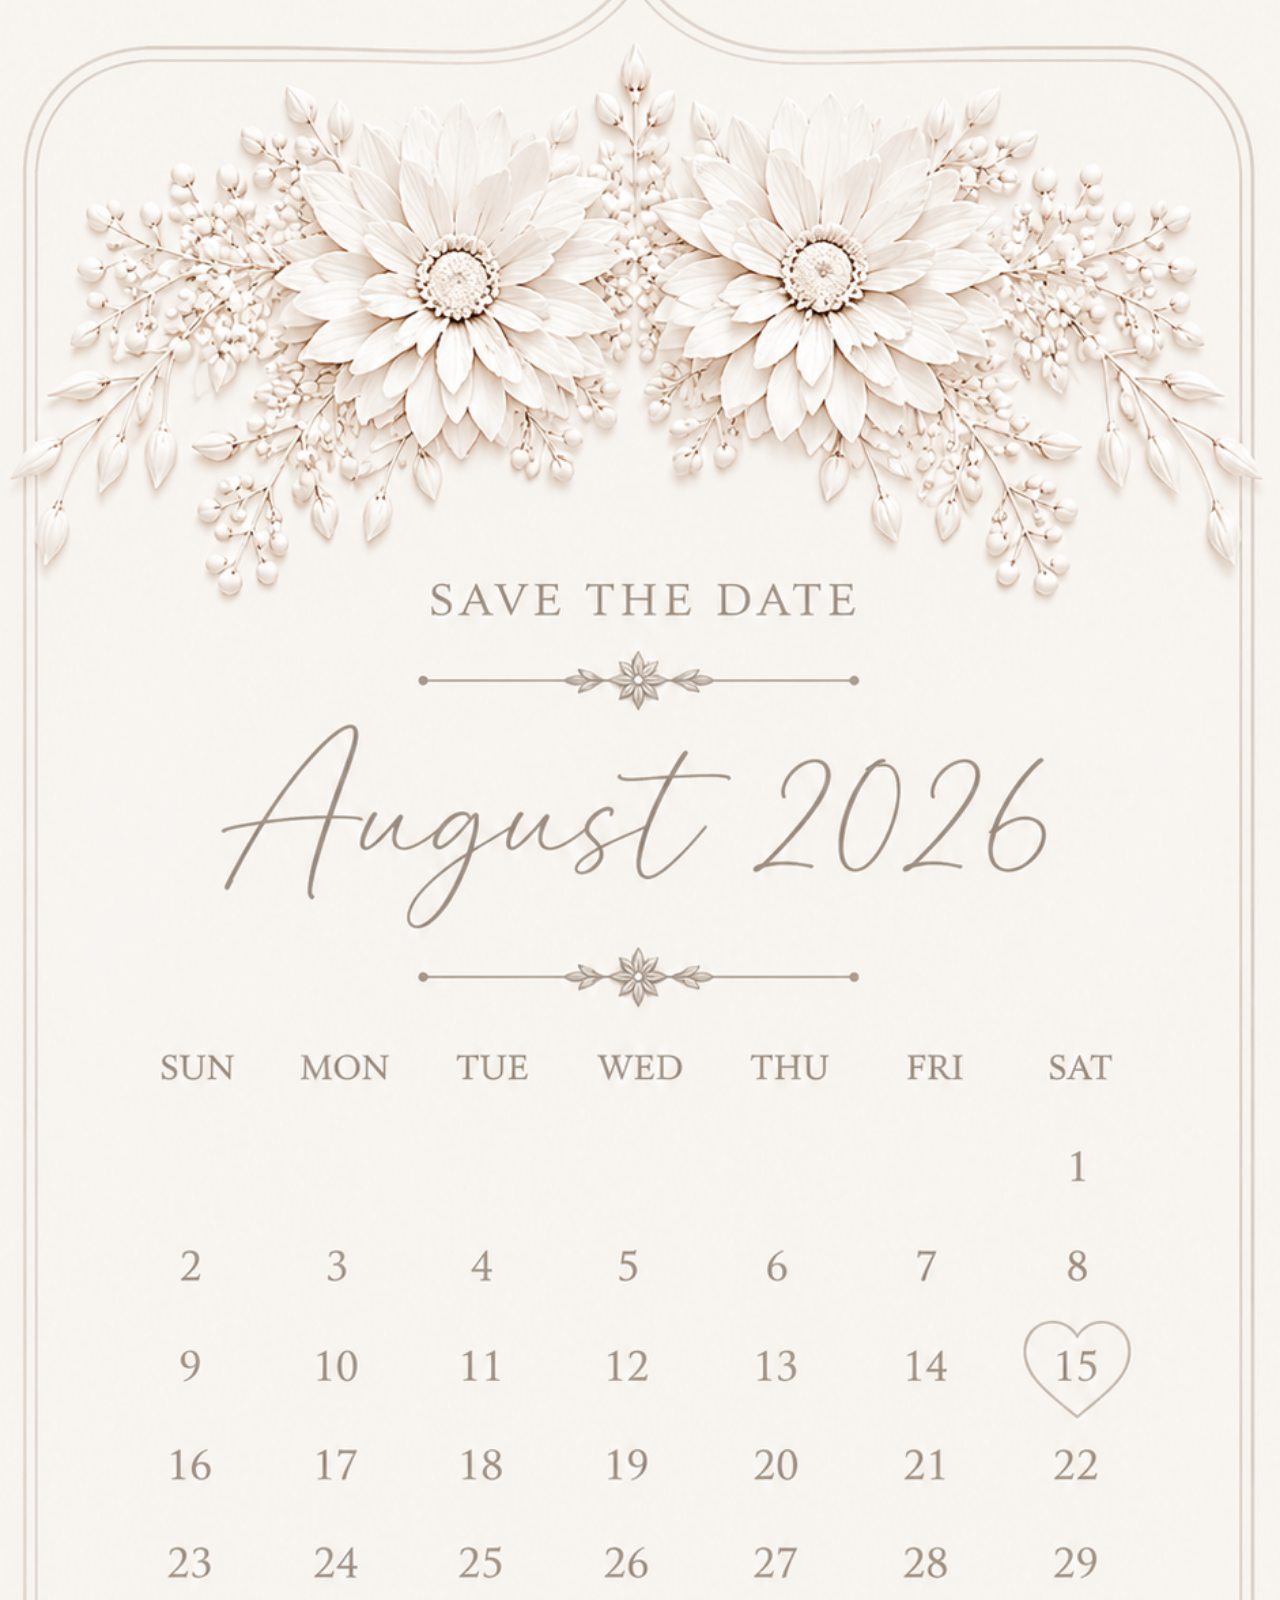
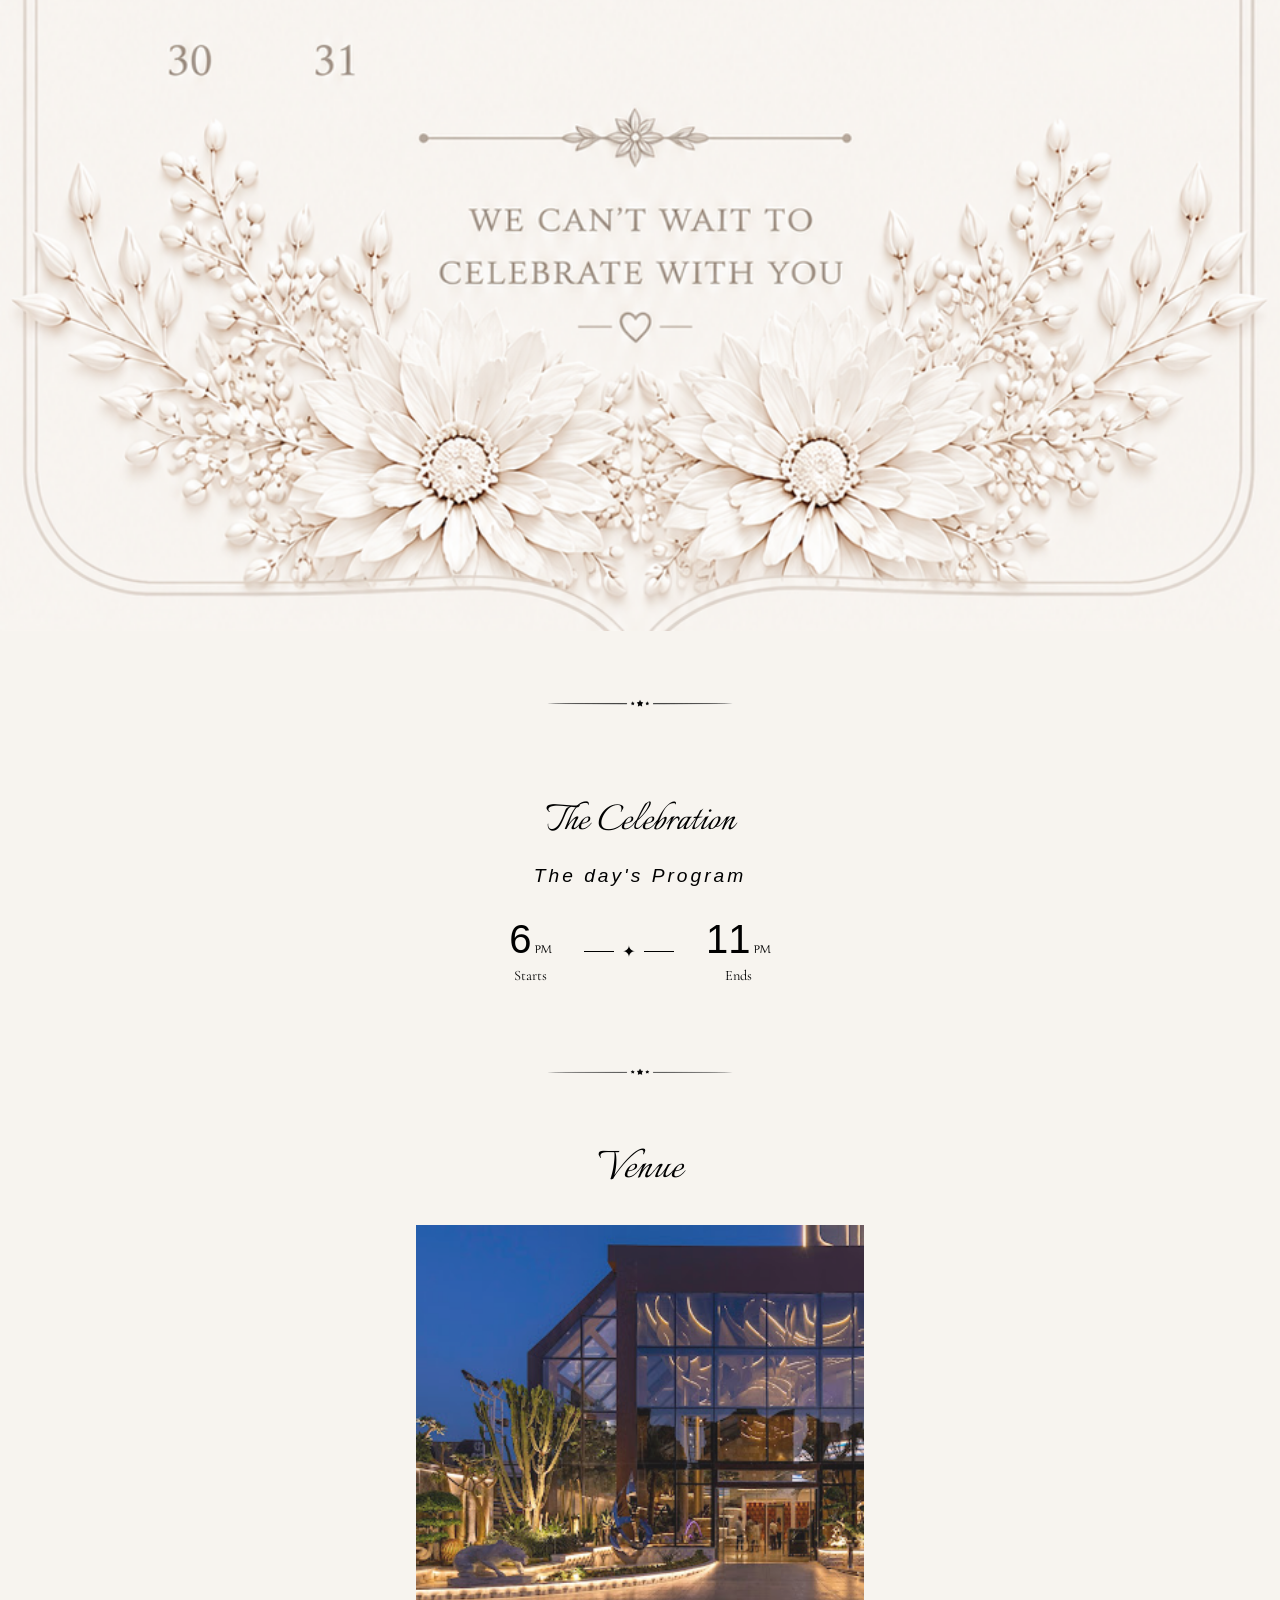
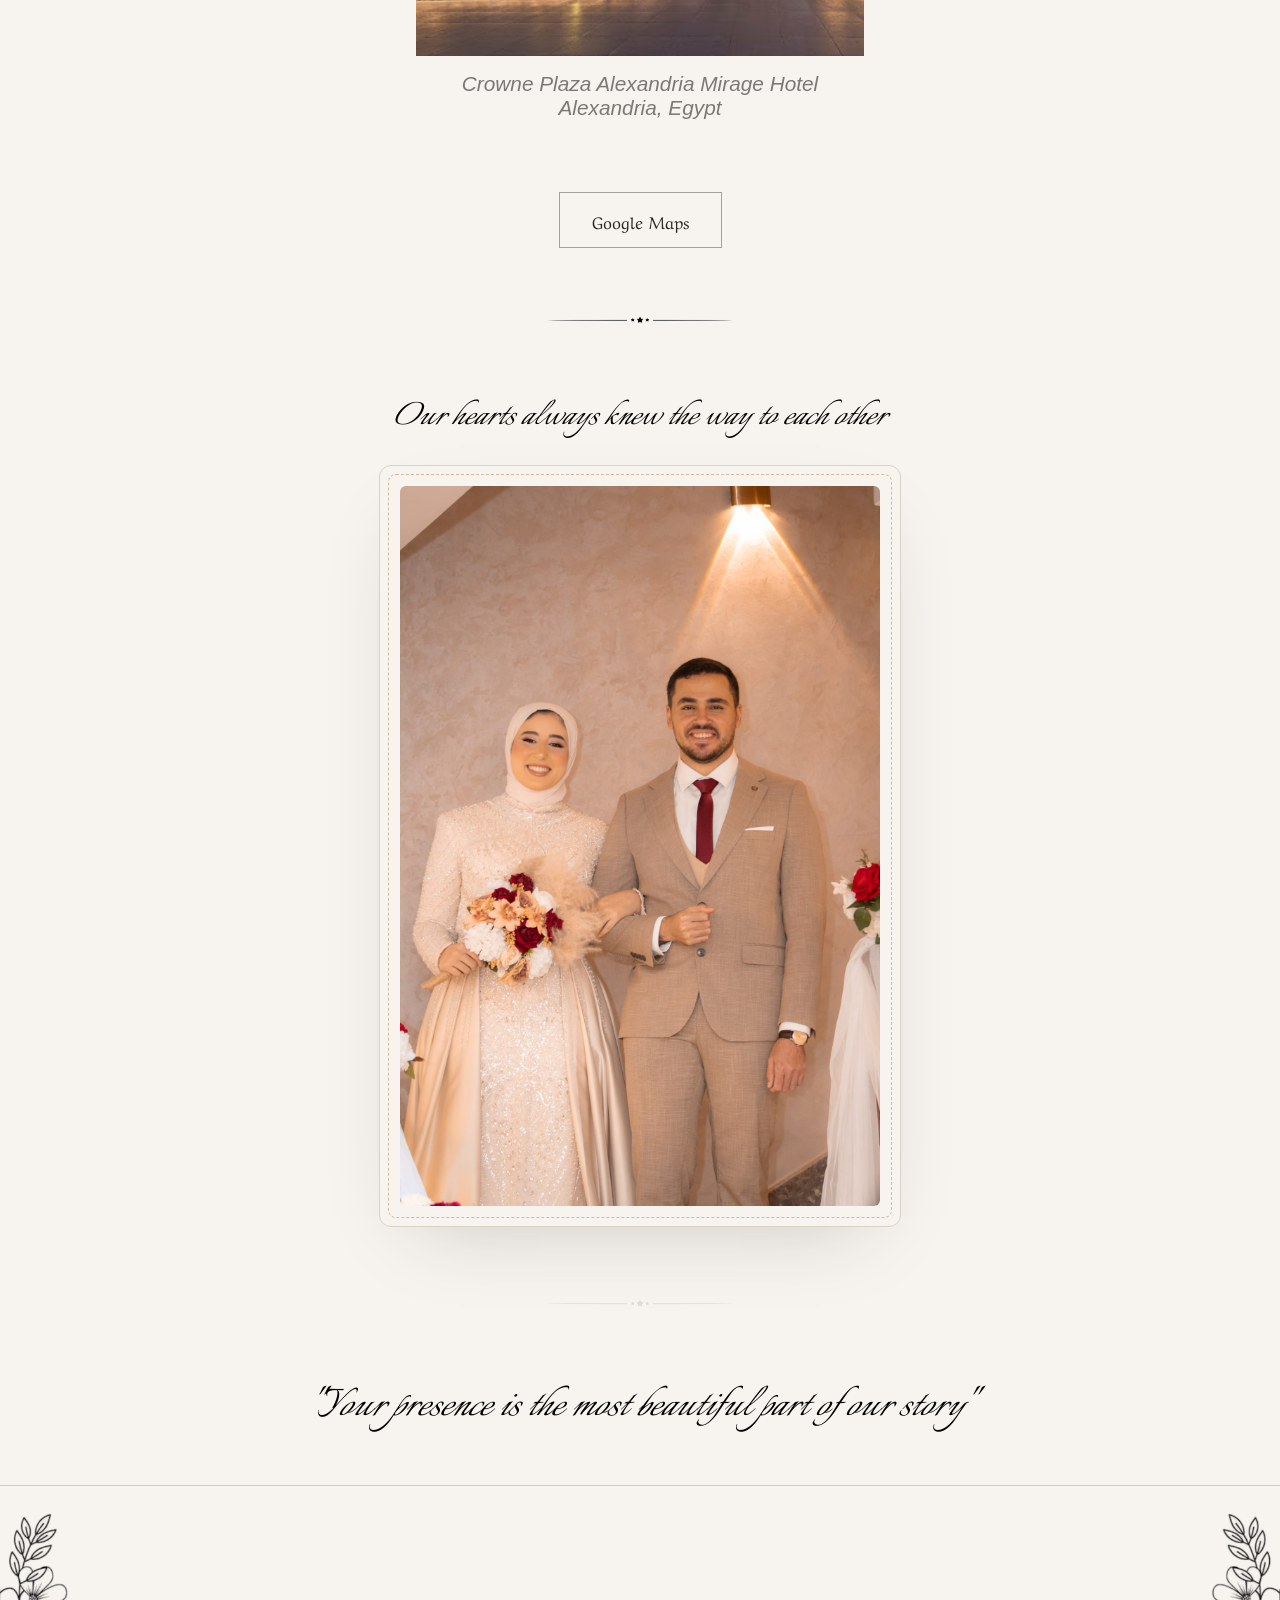
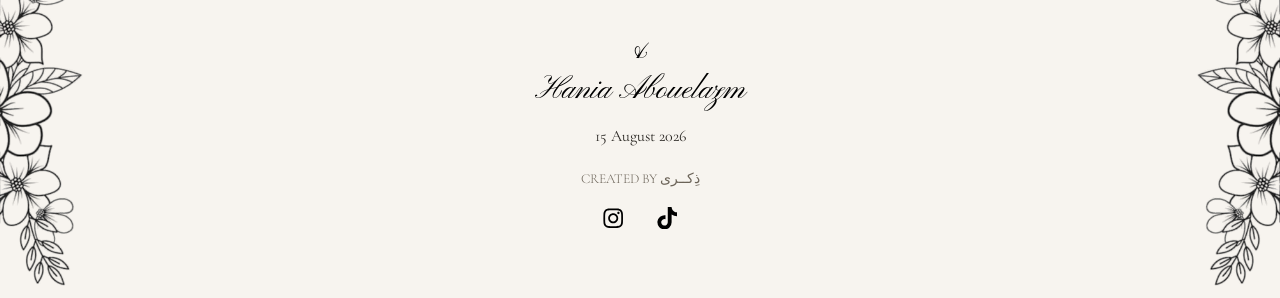
==== commit a9b51387: "Update index.html" ====
--- a/zeekraa.com/demos/Mohamed-Hania/index.html
+++ b/zeekraa.com/demos/Mohamed-Hania/index.html
@@ -134,7 +134,7 @@
           style="font-family: 'ItaliannoLocal', cursive; font-size: 2.8rem; color: #000; font-weight: 400; margin-bottom: 0.5rem;"">The Celebration</p>
         <h2 class=" italic"
           style="font-family: 'Anek Armenian', sans-serif; font-size: 1.2rem; color: #000; margin-bottom: 2rem; letter-spacing: 3px;">
-          Today's Program</h2>
+          The day's Program</h2>
 
         <div class="time-container">
           <!-- Starts -->
@@ -217,7 +217,7 @@
 
       <div style="position: relative; z-index: 1;">
         <p dir="ltr" lang="en" class="script big"
-          style="font-family: 'Pinyon Script', cursive; font-size: 2rem; color: #000; margin-bottom: 1rem;">Mohamed Kandil &
+          style="font-family: 'Pinyon Script', cursive; font-size: 2rem; color: #000; margin-bottom: 1rem;"><br>&<br>
           Hania Abouelazm</p>
         <p dir="ltr" lang="en" class="label" style="font-size: 1rem;">15 August 2026</p>
 
@@ -253,4 +253,4 @@
   <script src="script.js"></script>
 </body>
 
-</html>+</html>
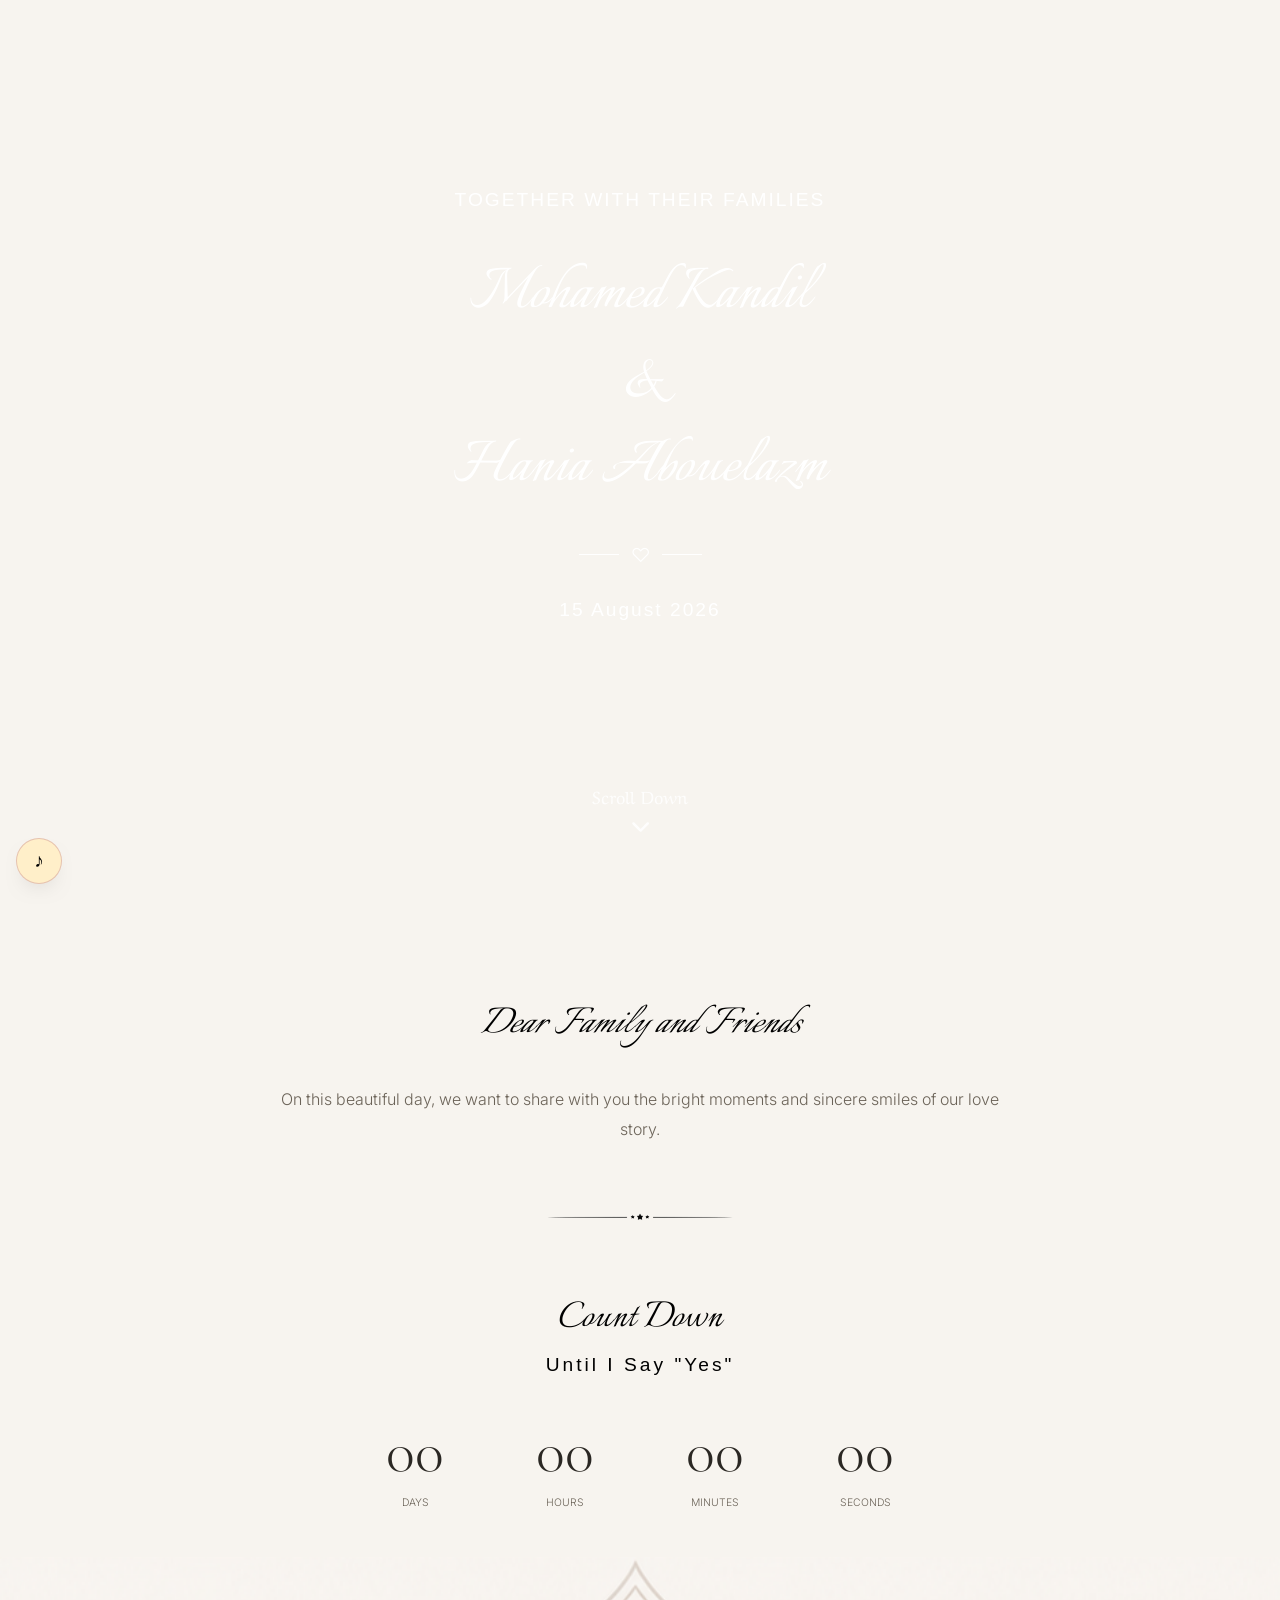
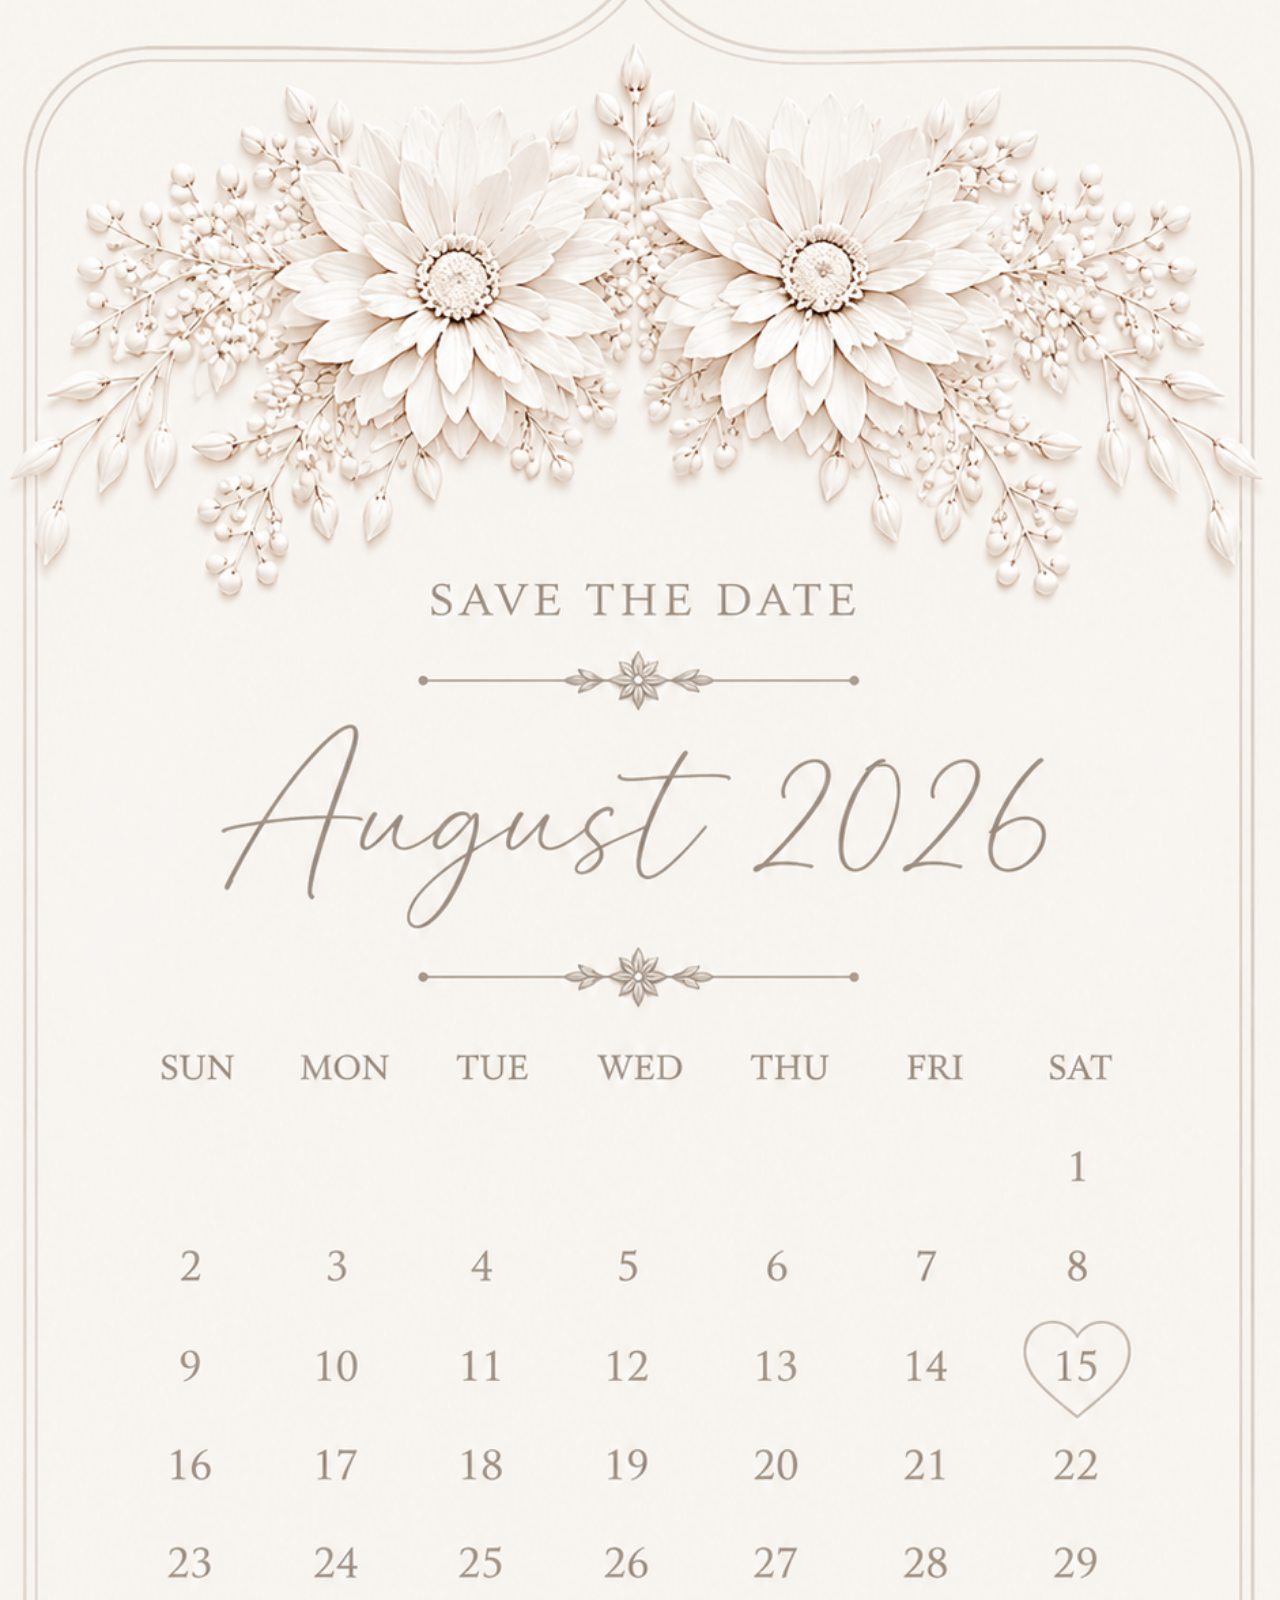
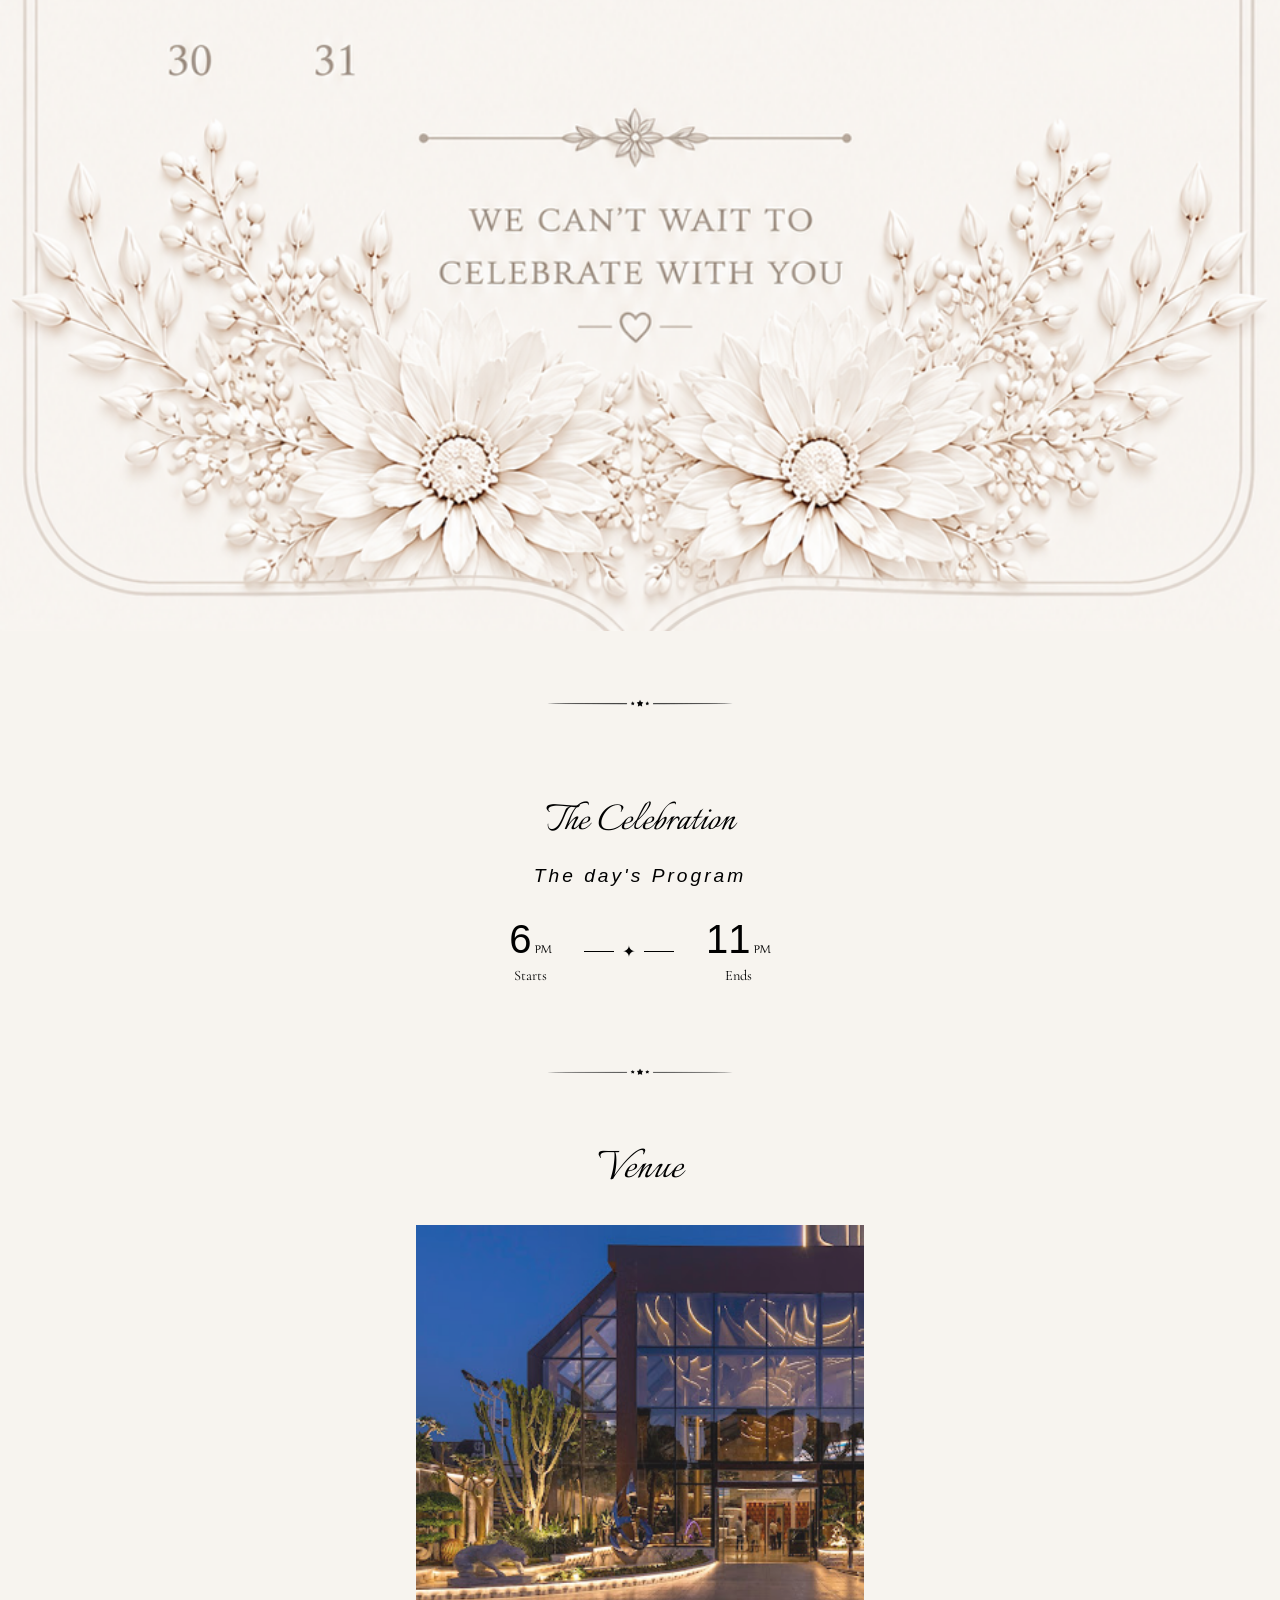
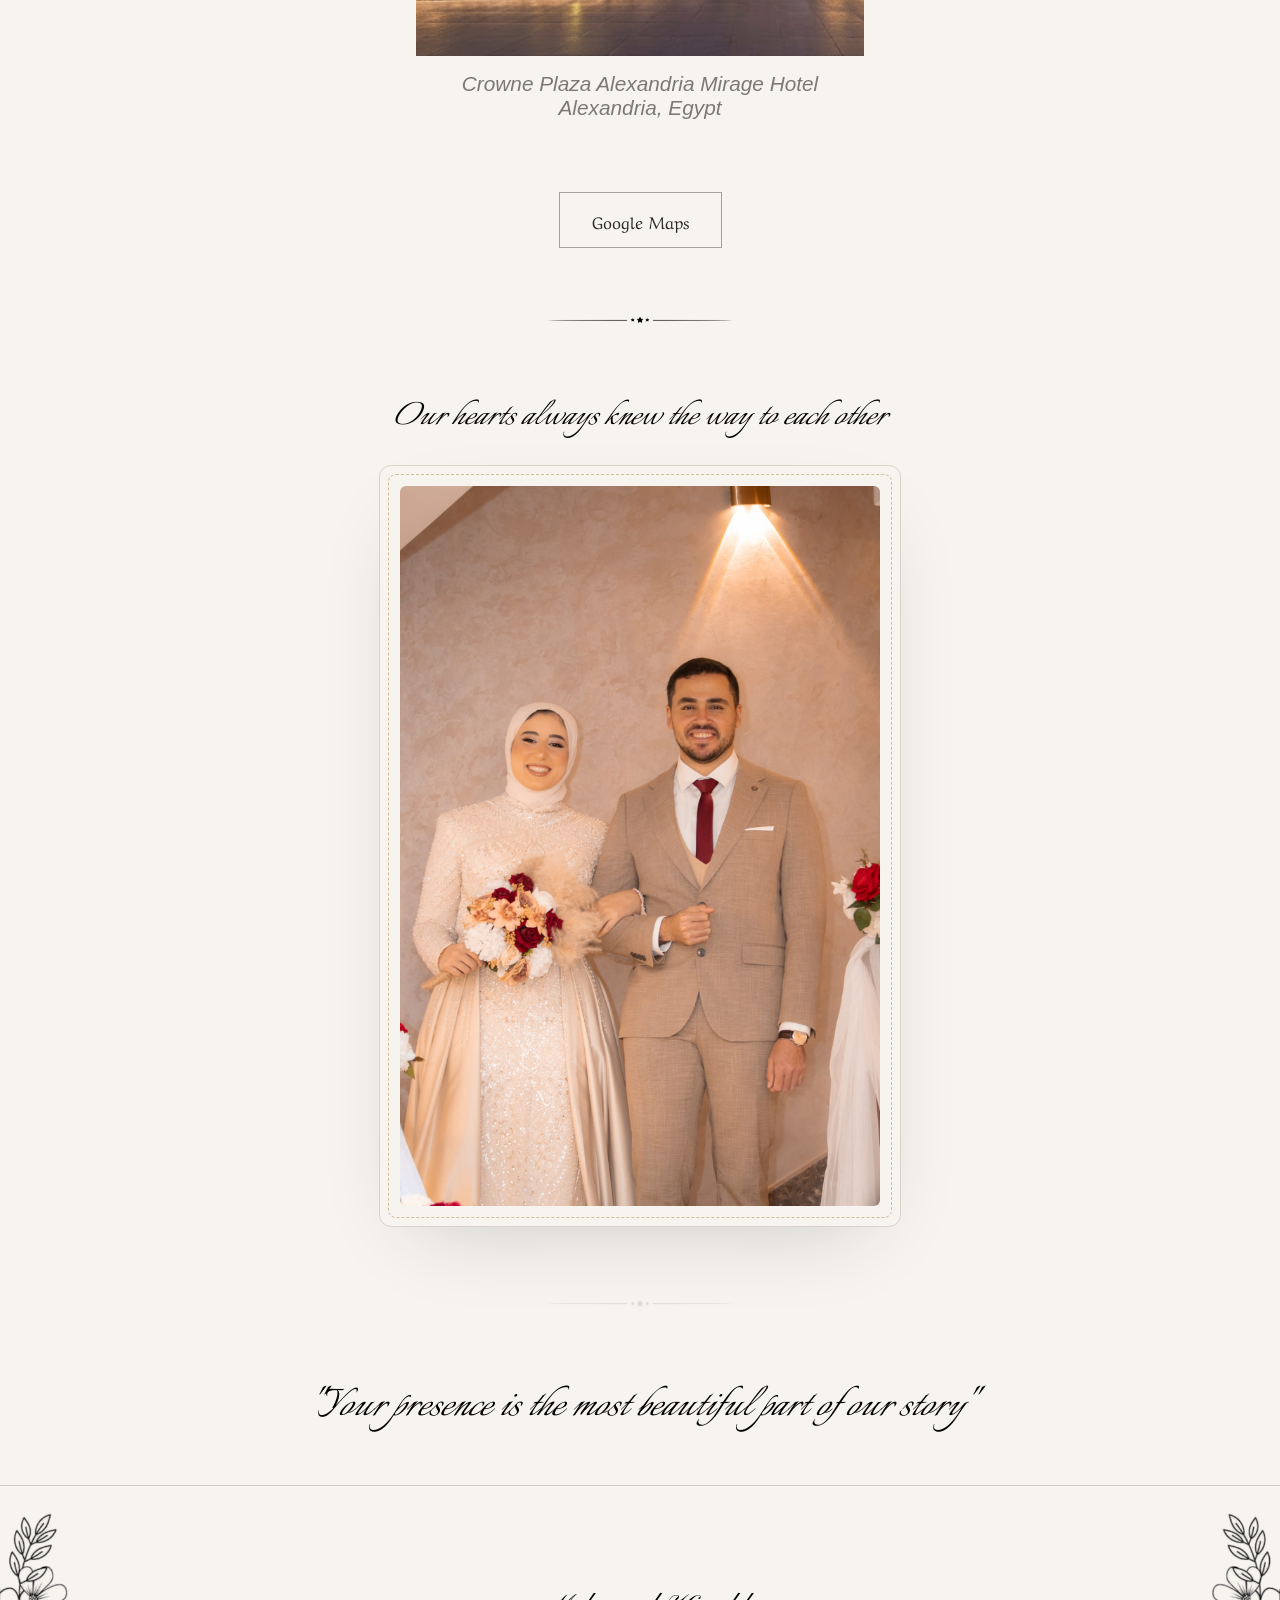
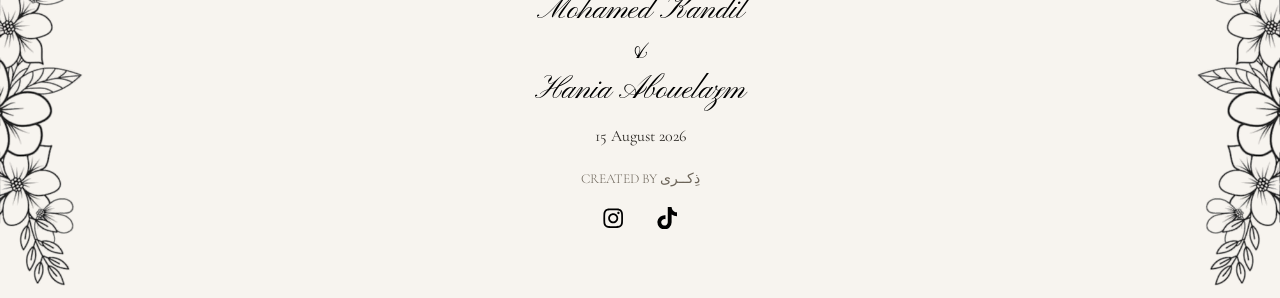
==== commit 6a9670b6: "Update index.html" ====
--- a/zeekraa.com/demos/Mohamed-Hania/index.html
+++ b/zeekraa.com/demos/Mohamed-Hania/index.html
@@ -217,7 +217,7 @@
 
       <div style="position: relative; z-index: 1;">
         <p dir="ltr" lang="en" class="script big"
-          style="font-family: 'Pinyon Script', cursive; font-size: 2rem; color: #000; margin-bottom: 1rem;"><br>&<br>
+          style="font-family: 'Pinyon Script', cursive; font-size: 2rem; color: #000; margin-bottom: 1rem;">Mohamed Kandil<br>&<br>
           Hania Abouelazm</p>
         <p dir="ltr" lang="en" class="label" style="font-size: 1rem;">15 August 2026</p>
 
